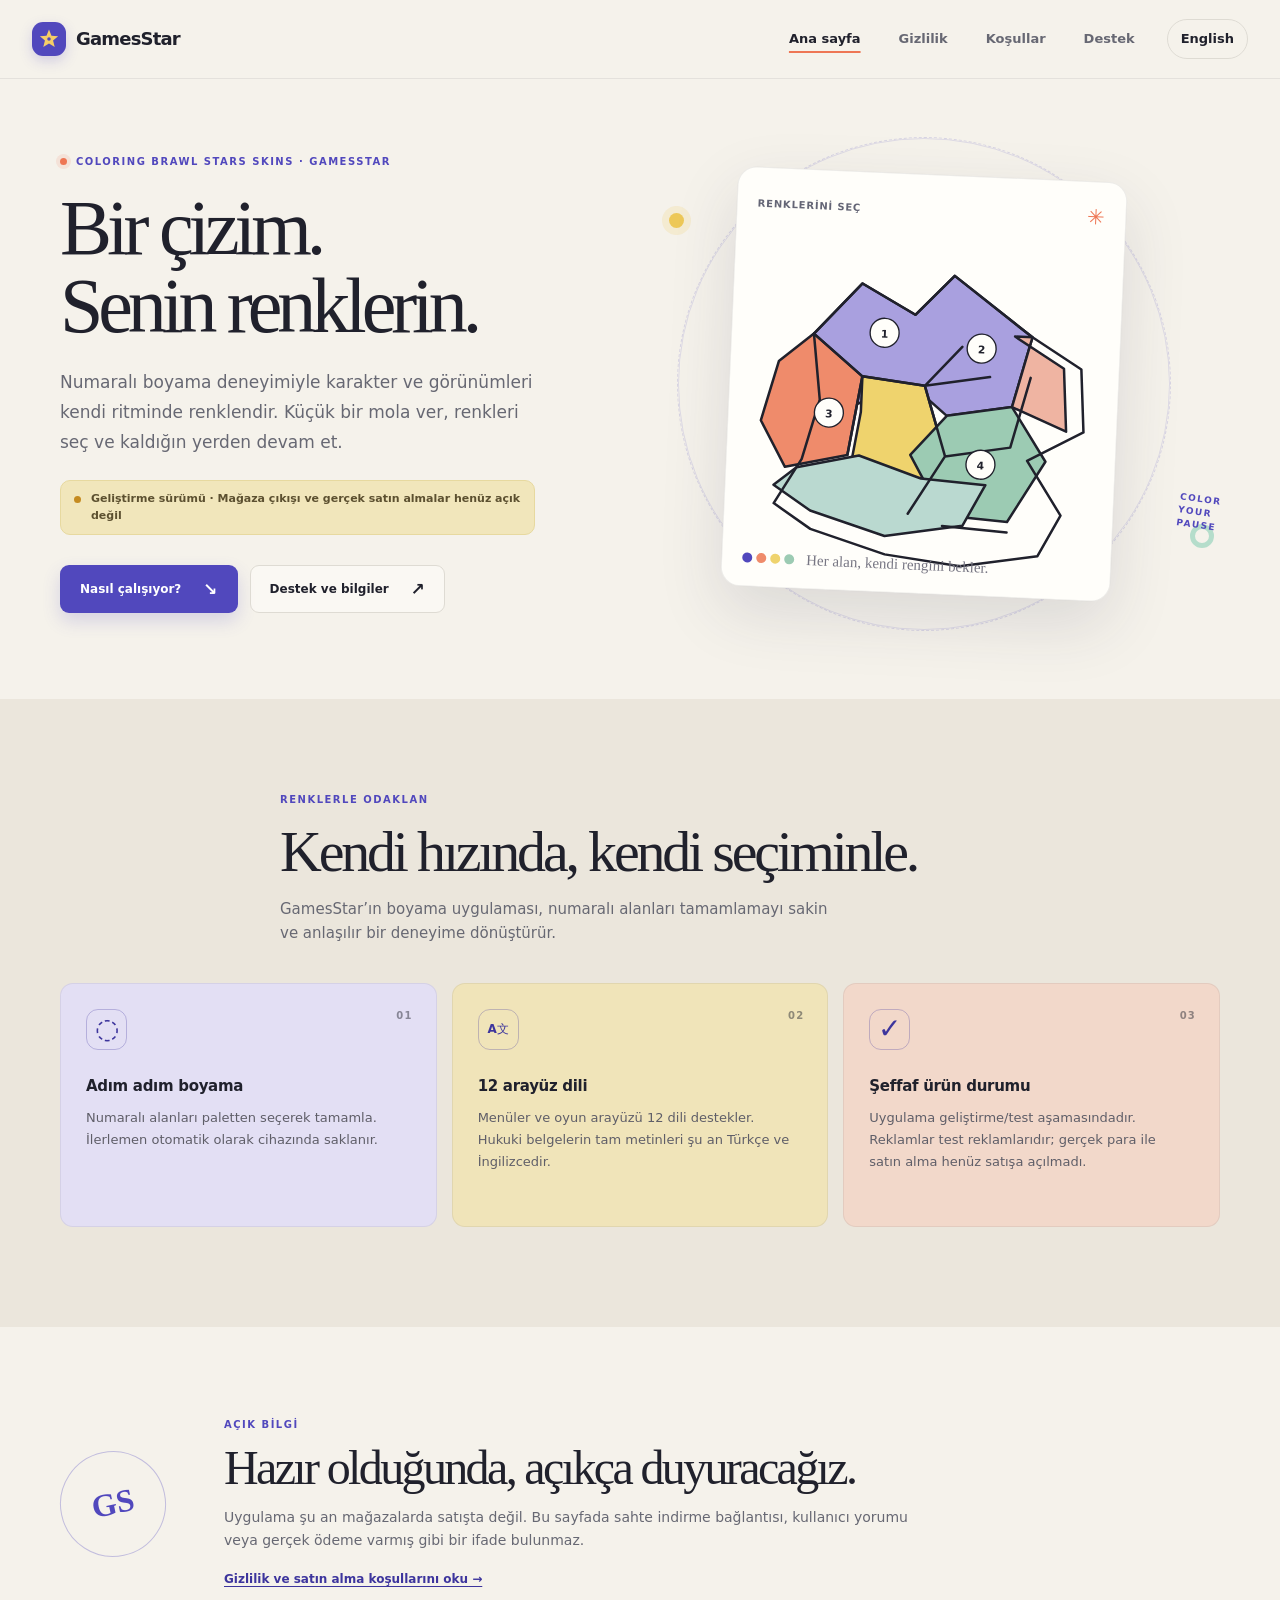
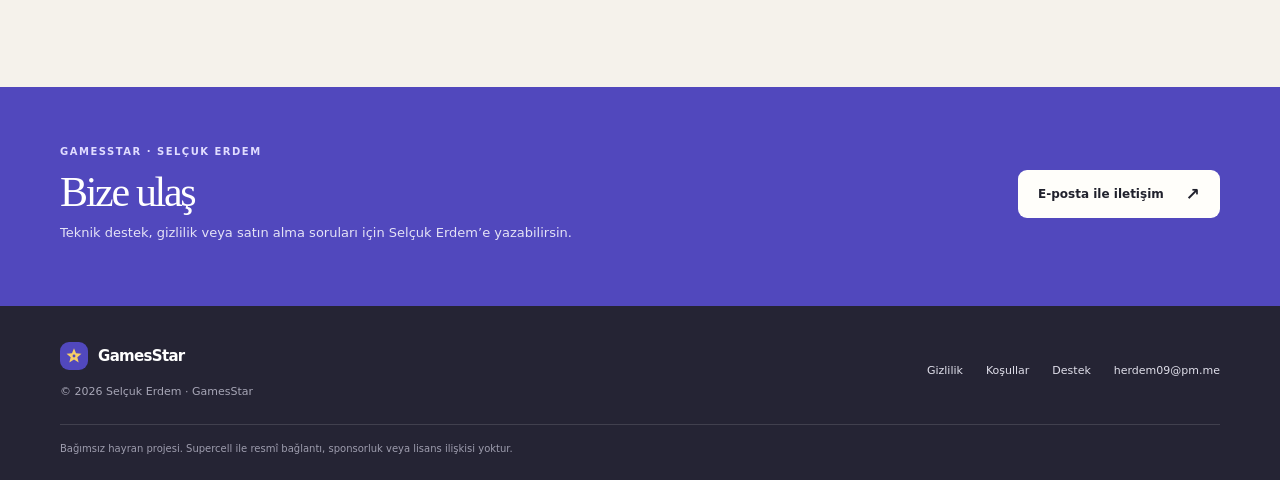
==== index.html @ f7a39f27 "Build bilingual GamesStar website" ====
<!doctype html>
<html lang="tr">
<head>
  <meta charset="utf-8">
  <meta name="viewport" content="width=device-width, initial-scale=1">
  <meta name="theme-color" content="#f5f2eb">
  <meta name="description" content="Numaralı boyama deneyimiyle karakter ve görünümleri kendi ritminde renklendir. Küçük bir mola ver, renkleri seç ve kaldığın yerden devam et.">
  <meta property="og:title" content="GamesStar — Coloring Brawl Stars Skins · GamesStar">
  <meta property="og:description" content="Numaralı boyama deneyimiyle karakter ve görünümleri kendi ritminde renklendir. Küçük bir mola ver, renkleri seç ve kaldığın yerden devam et.">
  <meta property="og:type" content="website">
  <link rel="icon" href="favicon.svg" type="image/svg+xml">
  <link rel="stylesheet" href="styles.css">
  <title>GamesStar — Coloring Brawl Stars Skins · GamesStar</title>
</head>
<body>
  <a class="skip-link" href="#main">İçeriğe geç</a>
  <header class="site-header">
    <div class="header-inner">
      <a class="brand" href="index.html" aria-label="GamesStar — Ana sayfa">
        <span class="brand-mark" aria-hidden="true"><svg viewBox="0 0 40 40"><path d="M20 2.8 24.5 14l12.1.9-9.2 7.8 3 11.7L20 28l-10.4 6.4 3-11.7-9.2-7.8 12.1-.9L20 2.8Z"/><circle cx="20" cy="20" r="3.2"/></svg></span>
        <span>GamesStar</span>
      </a>
      <nav class="main-nav" aria-label="Ana menü"><a class="nav-link is-current" href="index.html" aria-current="page">Ana sayfa</a><a class="nav-link" href="privacy-tr.html">Gizlilik</a><a class="nav-link" href="terms-tr.html">Koşullar</a><a class="nav-link" href="support-tr.html">Destek</a></nav>
      <a class="language-link" href="en.html" lang="en" aria-label="Dili İngilizceye değiştir">English</a>
    </div>
  </header>
  <main id="main">
  <section class="hero wrap" aria-labelledby="hero-title">
    <div class="hero-copy">
      <p class="eyebrow"><span class="eyebrow-dot"></span>COLORING BRAWL STARS SKINS · GAMESSTAR</p>
      <h1 id="hero-title">Bir çizim.<br>Senin renklerin.</h1>
      <p class="hero-intro">Numaralı boyama deneyimiyle karakter ve görünümleri kendi ritminde renklendir. Küçük bir mola ver, renkleri seç ve kaldığın yerden devam et.</p>
      <p class="status-pill"><span aria-hidden="true"></span>Geliştirme sürümü · Mağaza çıkışı ve gerçek satın almalar henüz açık değil</p>
      <div class="hero-actions"><a class="button button-primary" href="#experience">Nasıl çalışıyor?<span aria-hidden="true">↘</span></a><a class="button button-quiet" href="support-tr.html">Destek ve bilgiler<span aria-hidden="true">↗</span></a></div>
    </div>
    <div class="hero-art" aria-label="Numaralı boyama için soyut renk şekilleri" role="img">
      <span class="art-orbit orbit-one"></span><span class="art-orbit orbit-two"></span>
      <div class="art-card"><div class="art-card-top"><span class="art-label">Renklerini seç</span><span class="art-spark" aria-hidden="true">✳</span></div>
        <svg class="color-art" viewBox="0 0 360 330" aria-hidden="true">
          <path class="shape shape-a" d="M64 107 112 53l56 30 39-42 83 60-18 73-67 12-37-30-65 25-52-32Z"/>
          <path class="shape shape-b" d="m64 107 52 42-12 82-64 15-27-47 16-62Z"/>
          <path class="shape shape-c" d="m116 149 65 7 24 72-36 61-65-21 12-82Z"/>
          <path class="shape shape-d" d="m205 186 67-12 37 55-37 64-67-4-36-61Z"/>
          <path class="shape shape-e" d="m272 101 52 31 5 65-57-23 18-73Z"/>
          <path class="shape shape-f" d="m52 246 64-15 65 21 67 4-22 43-80 14-78-23-39-25Z"/>
          <path class="ink-line" d="M64 107 112 53l56 30 39-42 83 60 52 31 5 65-57 32 37 55-22 43-80 14-78-9-78-23-39-25 27-47 16-62Z"/>
          <path class="ink-line" d="m64 107 52 42-12 82m12-82 65 7 24 72-36 61m12-133 37-42m-37 42 67-12m-43 84 67-12 18-73m-85 157 67 4"/>
          <circle class="number-dot" cx="137" cy="103" r="15"/><text class="number" x="137" y="108">1</text>
          <circle class="number-dot" cx="238" cy="115" r="15"/><text class="number" x="238" y="120">2</text>
          <circle class="number-dot" cx="83" cy="188" r="15"/><text class="number" x="83" y="193">3</text>
          <circle class="number-dot" cx="242" cy="235" r="15"/><text class="number" x="242" y="240">4</text>
        </svg>
        <p class="art-caption"><span class="swatch-row" aria-hidden="true"><i></i><i></i><i></i><i></i></span>Her alan, kendi rengini bekler.</p>
      </div>
      <span class="art-note">COLOR<br>YOUR<br>PAUSE</span>
    </div>
  </section>

  <section class="experience-section" id="experience" aria-labelledby="experience-title">
    <div class="wrap section-head"><p class="eyebrow">RENKLERLE ODAKLAN</p><h2 id="experience-title">Kendi hızında, kendi seçiminle.</h2><p>GamesStar’ın boyama uygulaması, numaralı alanları tamamlamayı sakin ve anlaşılır bir deneyime dönüştürür.</p></div>
    <div class="wrap feature-grid">
      <article class="feature-card feature-lilac"><span class="feature-index">01</span><span class="feature-icon" aria-hidden="true">◌</span><h3>Adım adım boyama</h3><p>Numaralı alanları paletten seçerek tamamla. İlerlemen otomatik olarak cihazında saklanır.</p></article>
      <article class="feature-card feature-yellow"><span class="feature-index">02</span><span class="feature-icon language-icon" aria-hidden="true">A文</span><h3>12 arayüz dili</h3><p>Menüler ve oyun arayüzü 12 dili destekler. Hukuki belgelerin tam metinleri şu an Türkçe ve İngilizcedir.</p></article>
      <article class="feature-card feature-peach"><span class="feature-index">03</span><span class="feature-icon" aria-hidden="true">✓</span><h3>Şeffaf ürün durumu</h3><p>Uygulama geliştirme/test aşamasındadır. Reklamlar test reklamlarıdır; gerçek para ile satın alma henüz satışa açılmadı.</p></article>
    </div>
  </section>

  <section class="status-section wrap" aria-labelledby="honest-title"><div class="status-stamp" aria-hidden="true">GS</div><div><p class="eyebrow">AÇIK BİLGİ</p><h2 id="honest-title">Hazır olduğunda, açıkça duyuracağız.</h2><p>Uygulama şu an mağazalarda satışta değil. Bu sayfada sahte indirme bağlantısı, kullanıcı yorumu veya gerçek ödeme varmış gibi bir ifade bulunmaz.</p><a class="text-link" href="terms-tr.html">Gizlilik ve satın alma koşullarını oku<span aria-hidden="true"> →</span></a></div></section>

  <section class="contact-section"><div class="wrap contact-inner"><div><p class="eyebrow">GAMESSTAR · SELÇUK ERDEM</p><h2>Bize ulaş</h2><p>Teknik destek, gizlilik veya satın alma soruları için Selçuk Erdem’e yazabilirsin.</p></div><a class="button button-light" href="mailto:herdem09@pm.me">E-posta ile iletişim<span aria-hidden="true">↗</span></a></div></section>
</main>
  <footer class="site-footer">
    <div class="footer-inner">
      <div class="footer-brand"><a class="brand" href="index.html"><span class="brand-mark small" aria-hidden="true"><svg viewBox="0 0 40 40"><path d="M20 2.8 24.5 14l12.1.9-9.2 7.8 3 11.7L20 28l-10.4 6.4 3-11.7-9.2-7.8 12.1-.9L20 2.8Z"/><circle cx="20" cy="20" r="3.2"/></svg></span><span>GamesStar</span></a><p>© 2026 Selçuk Erdem · GamesStar</p></div>
      <div class="footer-links"><a href="privacy-tr.html">Gizlilik</a><a href="terms-tr.html">Koşullar</a><a href="support-tr.html">Destek</a><a href="mailto:herdem09@pm.me">herdem09@pm.me</a></div>
    </div>
    <p class="independence">Bağımsız hayran projesi. Supercell ile resmî bağlantı, sponsorluk veya lisans ilişkisi yoktur.</p>
  </footer>
</body>
</html>
---- styles.css ----
:root {
  color-scheme: light;
  --paper: #f5f2eb;
  --paper-deep: #ebe6dc;
  --ink: #20212c;
  --muted: #676873;
  --line: #dedbd3;
  --purple: #5148bd;
  --purple-dark: #3d359d;
  --orange: #ee7654;
  --yellow: #edc858;
  --mint: #b5ddcb;
  --white: #fffefa;
  --serif: "Iowan Old Style", "Palatino Linotype", "Book Antiqua", Georgia, serif;
  font-family: Inter, ui-sans-serif, system-ui, -apple-system, BlinkMacSystemFont, "Segoe UI", sans-serif;
  font-synthesis: none;
  text-rendering: optimizeLegibility;
}

* { box-sizing: border-box; }
html { max-width: 100%; overflow-x: clip; scroll-behavior: smooth; scroll-padding-top: 92px; }
body { max-width: 100%; margin: 0; overflow-x: clip; color: var(--ink); background: var(--paper); font-size: 16px; line-height: 1.6; }
a { color: inherit; text-underline-offset: .22em; }
a:hover { color: var(--purple); }
a:focus-visible { outline: 3px solid var(--orange); outline-offset: 4px; border-radius: 3px; }
::selection { color: var(--ink); background: #f3d981; }
.skip-link { position: fixed; z-index: 20; top: 12px; left: 12px; padding: 10px 16px; color: white; background: var(--ink); border-radius: 8px; transform: translateY(-150%); }
.skip-link:focus { transform: translateY(0); }
.wrap { width: min(1160px, calc(100% - 64px)); margin-inline: auto; }

.site-header { position: sticky; z-index: 10; top: 0; background: color-mix(in srgb, var(--paper) 94%, transparent); border-bottom: 1px solid rgb(32 33 44 / 8%); backdrop-filter: blur(16px); }
.header-inner { display: flex; align-items: center; width: min(1320px, calc(100% - 64px)); height: 78px; margin: auto; gap: 32px; }
.brand { display: inline-flex; align-items: center; gap: 10px; font-size: 18px; font-weight: 760; letter-spacing: -.045em; text-decoration: none; white-space: nowrap; }
.brand-mark { display: grid; width: 34px; height: 34px; place-items: center; border-radius: 11px; background: var(--purple); box-shadow: 0 5px 13px rgb(81 72 189 / 22%); }
.brand-mark svg { width: 22px; height: 22px; fill: #f5ce67; }
.brand-mark circle { fill: var(--purple); }
.brand-mark.small { width: 28px; height: 28px; border-radius: 9px; box-shadow: none; }
.brand-mark.small svg { width: 18px; height: 18px; }
.main-nav { display: flex; align-items: center; justify-content: center; gap: clamp(18px, 3vw, 38px); margin-left: auto; }
.nav-link, .language-link { color: var(--muted); font-size: 13px; font-weight: 620; text-decoration: none; transition: color .18s ease; }
.nav-link:hover, .language-link:hover, .nav-link.is-current { color: var(--ink); }
.nav-link.is-current { text-decoration: underline; text-decoration-color: var(--orange); text-decoration-thickness: 2px; text-underline-offset: 8px; }
.language-link { padding: 9px 13px; color: var(--ink); border: 1px solid var(--line); border-radius: 999px; }

.hero { display: grid; grid-template-columns: minmax(0, .93fr) minmax(400px, 1.07fr); align-items: center; gap: 52px; min-height: 620px; padding-block: 72px 82px; }
.hero-copy { position: relative; z-index: 1; }
.eyebrow { display: flex; align-items: center; gap: 9px; margin: 0 0 20px; color: var(--purple); font-size: 10px; font-weight: 800; letter-spacing: .15em; line-height: 1.4; }
.eyebrow-dot { width: 7px; height: 7px; flex: 0 0 auto; border-radius: 50%; background: var(--orange); box-shadow: 0 0 0 4px rgb(238 118 84 / 13%); }
h1, h2, h3, p { margin-top: 0; }
.hero h1 { max-width: 620px; margin-bottom: 22px; font-family: var(--serif); font-size: clamp(54px, 6.25vw, 78px); font-weight: 500; letter-spacing: -.065em; line-height: 1.01; }
.hero-intro { max-width: 480px; margin-bottom: 23px; color: var(--muted); font-size: 17px; line-height: 1.75; }
.status-pill { display: inline-flex; align-items: flex-start; gap: 10px; max-width: 475px; margin: 0 0 30px; padding: 10px 13px; color: #5c5030; background: #f1e6bb; border: 1px solid #e7d99f; border-radius: 10px; font-size: 11px; font-weight: 690; line-height: 1.5; }
.status-pill span { width: 7px; height: 7px; flex: 0 0 auto; margin-top: 5px; border-radius: 50%; background: #c58b20; }
.hero-actions { display: flex; align-items: center; flex-wrap: wrap; gap: 12px; }
.button { display: inline-flex; min-height: 48px; align-items: center; justify-content: center; gap: 22px; padding: 0 19px; border: 1px solid transparent; border-radius: 9px; font-size: 12px; font-weight: 720; text-decoration: none; transition: transform .18s ease, background .18s ease, box-shadow .18s ease; }
.button:hover { transform: translateY(-2px); }
.button span { font-size: 17px; line-height: 0; }
.button-primary { color: white; background: var(--purple); box-shadow: 0 8px 18px rgb(81 72 189 / 19%); }
.button-primary:hover { color: white; background: var(--purple-dark); box-shadow: 0 12px 24px rgb(81 72 189 / 23%); }
.button-quiet { border-color: var(--line); background: rgb(255 254 250 / 55%); }
.button-quiet:hover { color: var(--ink); background: var(--white); }

.hero-art { position: relative; display: grid; min-height: 440px; place-items: center; isolation: isolate; }
.hero-art::before { position: absolute; z-index: -1; width: min(100%, 490px); aspect-ratio: 1; border: 1px solid rgb(81 72 189 / 14%); border-radius: 50%; content: ""; }
.hero-art::after { position: absolute; z-index: -1; width: 83%; aspect-ratio: 1; border: 1px dashed rgb(81 72 189 / 18%); border-radius: 50%; content: ""; }
.art-card { position: relative; width: min(390px, 76%); padding: 19px 20px 16px; overflow: hidden; border: 1px solid rgb(32 33 44 / 8%); border-radius: 19px; background: var(--white); box-shadow: 0 24px 65px rgb(50 46 79 / 13%); transform: rotate(2.5deg); }
.art-card-top { display: flex; align-items: center; justify-content: space-between; color: #646575; font-size: 10px; font-weight: 700; letter-spacing: .08em; text-transform: uppercase; }
.art-spark { color: var(--orange); font-size: 21px; }
.color-art { display: block; width: 100%; margin: 7px auto 0; overflow: visible; }
.shape { stroke: var(--ink); stroke-width: 2.6; stroke-linejoin: round; }
.shape-a { fill: #a9a0df; }
.shape-b { fill: #ef8b6b; }
.shape-c { fill: #efd36d; }
.shape-d { fill: #9ccbb3; }
.shape-e { fill: #efb4a2; }
.shape-f { fill: #bad9d0; }
.ink-line { fill: none; stroke: var(--ink); stroke-width: 2.6; stroke-linecap: round; stroke-linejoin: round; }
.number-dot { fill: var(--white); stroke: var(--ink); stroke-width: 1.4; }
.number { fill: var(--ink); font: 700 11px ui-sans-serif, system-ui, sans-serif; text-anchor: middle; }
.art-caption { display: flex; align-items: center; gap: 12px; margin: -1px 0 0; color: #777683; font-family: var(--serif); font-size: 15px; }
.swatch-row { display: flex; gap: 4px; }
.swatch-row i { display: block; width: 10px; height: 10px; border-radius: 50%; }
.swatch-row i:nth-child(1) { background: #5148bd; }.swatch-row i:nth-child(2) { background: #ef8b6b; }.swatch-row i:nth-child(3) { background: #efd36d; }.swatch-row i:nth-child(4) { background: #9ccbb3; }
.art-orbit { position: absolute; display: block; border-radius: 50%; }
.orbit-one { top: 49px; left: 7%; width: 15px; height: 15px; background: var(--yellow); box-shadow: 0 0 0 7px rgb(237 200 88 / 18%); }
.orbit-two { right: 1%; bottom: 56px; width: 24px; height: 24px; border: 5px solid var(--mint); }
.art-note { position: absolute; right: 0; bottom: 72px; color: var(--purple); font-size: 9px; font-weight: 850; letter-spacing: .17em; line-height: 1.45; transform: rotate(8deg); }

.experience-section { padding-block: 94px 100px; background: var(--paper-deep); }
.section-head { max-width: 720px; margin-bottom: 38px; }
.section-head .eyebrow { margin-bottom: 14px; }
.section-head h2, .status-section h2, .contact-inner h2 { margin-bottom: 13px; font-family: var(--serif); font-size: clamp(37px, 5vw, 58px); font-weight: 500; letter-spacing: -.055em; line-height: 1.08; }
.section-head > p:last-child { max-width: 560px; margin-bottom: 0; color: var(--muted); font-size: 15px; }
.feature-grid { display: grid; grid-template-columns: repeat(3, 1fr); gap: 15px; }
.feature-card { position: relative; min-height: 244px; padding: 25px 25px 23px; border: 1px solid rgb(32 33 44 / 7%); border-radius: 13px; }
.feature-lilac { background: #e3dff4; }.feature-yellow { background: #f0e4b9; }.feature-peach { background: #f2d8ca; }
.feature-index { position: absolute; top: 24px; right: 23px; color: rgb(32 33 44 / 47%); font-size: 10px; font-weight: 760; letter-spacing: .12em; }
.feature-icon { display: grid; width: 41px; height: 41px; margin-bottom: 24px; place-items: center; color: var(--purple-dark); border: 1px solid rgb(61 53 157 / 28%); border-radius: 12px; font-family: var(--serif); font-size: 28px; line-height: 1; }
.language-icon { font-family: inherit; font-size: 12px; font-weight: 800; }
.feature-card h3 { margin-bottom: 9px; font-size: 15px; font-weight: 760; letter-spacing: -.02em; }
.feature-card p { max-width: 320px; margin-bottom: 0; color: #5f5e68; font-size: 13px; line-height: 1.7; }

.status-section { display: grid; grid-template-columns: 134px 1fr; align-items: center; gap: 30px; padding-block: 91px 96px; }
.status-stamp { display: grid; width: 106px; aspect-ratio: 1; place-items: center; color: var(--purple); border: 1px solid rgb(81 72 189 / 31%); border-radius: 50%; font-family: var(--serif); font-size: 32px; font-weight: 700; transform: rotate(-12deg); }
.status-section .eyebrow { margin-bottom: 10px; }
.status-section h2 { max-width: 650px; font-size: clamp(34px, 4vw, 48px); }
.status-section p:not(.eyebrow) { max-width: 700px; margin-bottom: 14px; color: var(--muted); font-size: 14px; }
.text-link { color: var(--purple-dark); font-size: 12px; font-weight: 760; }

.contact-section { padding-block: 58px 62px; color: white; background: var(--purple); }
.contact-inner { display: flex; align-items: center; justify-content: space-between; gap: 36px; }
.contact-inner .eyebrow { margin-bottom: 11px; color: #e0dcff; }
.contact-inner h2 { margin-bottom: 8px; font-size: 42px; }
.contact-inner p:not(.eyebrow) { max-width: 520px; margin-bottom: 0; color: #e4e2f6; font-size: 13px; }
.button-light { flex: 0 0 auto; color: var(--ink); background: var(--white); }
.button-light:hover { color: var(--ink); background: #f5edca; }

.site-footer { padding: 36px 32px 23px; color: #d9d8e4; background: #252434; }
.footer-inner { display: flex; width: min(1160px, 100%); align-items: center; justify-content: space-between; gap: 26px; margin: auto; }
.footer-brand .brand { color: white; font-size: 15px; }
.footer-brand p { margin: 10px 0 0; color: #a7a6b6; font-size: 11px; }
.footer-links { display: flex; align-items: center; flex-wrap: wrap; justify-content: flex-end; gap: 13px 23px; }
.footer-links a { color: #e0dfea; font-size: 11px; text-decoration: none; }
.footer-links a:hover { color: white; text-decoration: underline; }
.independence { width: min(1160px, 100%); margin: 24px auto 0; padding-top: 16px; color: #9e9dae; border-top: 1px solid rgb(255 255 255 / 13%); font-size: 10px; }

.legal-main, .support-main { min-height: 70vh; padding-block: 74px 100px; }
.legal-heading { max-width: 790px; margin-bottom: 38px; }
.legal-heading .eyebrow { margin-bottom: 13px; }
.legal-heading h1 { margin-bottom: 13px; font-family: var(--serif); font-size: clamp(43px, 6vw, 70px); font-weight: 500; letter-spacing: -.06em; line-height: 1.03; }
.updated { margin-bottom: 0; color: var(--muted); font-size: 12px; }
.legal-copy { max-width: 790px; }
.legal-section { padding-block: 25px 22px; border-top: 1px solid var(--line); }
.legal-section h2 { margin-bottom: 13px; font-size: 17px; font-weight: 750; letter-spacing: -.025em; }
.legal-section p { margin-bottom: 12px; color: #555661; font-size: 14px; line-height: 1.8; }
.legal-section p:last-child { margin-bottom: 0; }
.hosting-notice { display: grid; grid-template-columns: 38px 1fr; gap: 15px; max-width: 790px; margin-bottom: 31px; padding: 20px; background: #ece8f8; border: 1px solid #dcd5f2; border-radius: 12px; }
.notice-icon { display: grid; width: 34px; height: 34px; place-items: center; color: white; background: var(--purple); border-radius: 50%; font-family: var(--serif); font-size: 20px; font-style: italic; }
.hosting-notice h2 { margin: 1px 0 5px; font-size: 13px; }
.hosting-notice p { margin: 0; color: #5e5c6a; font-size: 12px; line-height: 1.75; }
.hosting-notice a { color: var(--purple-dark); font-weight: 720; }
.external-links { display: grid; gap: 10px; margin: 22px 0 0; padding: 20px 0 0; border-top: 1px solid var(--line); list-style: none; }
.external-links a { display: flex; width: fit-content; align-items: center; gap: 11px; color: var(--purple-dark); font-size: 12px; font-weight: 700; }
.external-links a span { font-size: 16px; }

.support-card { display: grid; grid-template-columns: 65px 1fr; gap: 18px; max-width: 790px; margin-bottom: 53px; padding: 28px; background: #e5e0f4; border: 1px solid #d8d1ee; border-radius: 14px; }
.support-symbol { display: grid; width: 53px; height: 53px; place-items: center; color: white; background: var(--purple); border-radius: 16px; font-size: 22px; }
.support-card .eyebrow { margin-bottom: 8px; font-size: 9px; }
.support-card h2 { margin-bottom: 8px; font-family: var(--serif); font-size: 34px; font-weight: 500; letter-spacing: -.045em; line-height: 1.1; }
.support-card p:not(.eyebrow) { max-width: 570px; margin-bottom: 16px; color: #5e5c69; font-size: 13px; }
.support-card .button { min-height: 42px; gap: 14px; padding-inline: 15px; }

@media (max-width: 900px) {
  .hero { grid-template-columns: minmax(0, 1fr) minmax(310px, .9fr); gap: 22px; }
  .hero h1 { font-size: clamp(53px, 7vw, 70px); }
  .hero-art { min-height: 385px; }
  .art-note { right: -4px; }
}

@media (max-width: 700px) {
  html { scroll-padding-top: 72px; }
  .wrap { width: min(100% - 40px, 520px); }
  .header-inner { width: calc(100% - 36px); min-height: 66px; height: auto; flex-wrap: wrap; gap: 10px 13px; padding-block: 11px 10px; }
  .brand { gap: 8px; font-size: 16px; }
  .brand-mark { width: 30px; height: 30px; border-radius: 10px; }
  .brand-mark svg { width: 20px; height: 20px; }
  .main-nav { order: 3; flex: 1 0 100%; justify-content: space-between; gap: 10px; margin-left: 0; }
  .nav-link { display: inline; font-size: 11px; }
  .nav-link.is-current { text-decoration: underline; text-decoration-color: var(--orange); text-decoration-thickness: 2px; text-underline-offset: 4px; }
  .language-link { margin-left: auto; padding: 7px 10px; font-size: 11px; }
  .hero { grid-template-columns: 1fr; gap: 22px; min-height: 0; padding-block: 58px 51px; }
  .hero h1 { max-width: 520px; margin-bottom: 17px; font-size: clamp(55px, 14vw, 75px); }
  .hero-intro { max-width: 500px; margin-bottom: 18px; font-size: 15px; }
  .status-pill { margin-bottom: 22px; font-size: 10px; }
  .button { min-height: 45px; gap: 14px; padding-inline: 15px; font-size: 11px; }
  .hero-art { min-height: 350px; margin-top: 1px; }
  .art-card { width: min(340px, 80%); padding: 15px 16px 13px; border-radius: 15px; }
  .hero-art::before { width: 100%; }
  .hero-art::after { width: 83%; }
  .art-note { right: 1%; bottom: 52px; font-size: 8px; }
  .orbit-one { top: 27px; left: 8%; }
  .orbit-two { right: 2%; bottom: 39px; }
  .experience-section { padding-block: 64px 67px; }
  .section-head { margin-bottom: 25px; }
  .section-head h2 { font-size: 43px; }
  .section-head > p:last-child { font-size: 13px; }
  .feature-grid { grid-template-columns: 1fr; gap: 10px; }
  .feature-card { min-height: 0; padding: 20px; }
  .feature-icon { width: 36px; height: 36px; margin-bottom: 18px; }
  .feature-card h3 { font-size: 14px; }
  .feature-card p { font-size: 12px; }
  .feature-index { top: 19px; right: 19px; }
  .status-section { grid-template-columns: 56px 1fr; gap: 18px; padding-block: 62px 68px; }
  .status-stamp { width: 53px; font-size: 17px; }
  .status-section h2 { font-size: 35px; }
  .status-section p:not(.eyebrow) { font-size: 12px; }
  .contact-section { padding-block: 43px 47px; }
  .contact-inner { align-items: flex-start; flex-direction: column; gap: 22px; }
  .contact-inner h2 { font-size: 37px; }
  .contact-inner p:not(.eyebrow) { font-size: 12px; }
  .site-footer { padding: 27px 20px 19px; }
  .footer-inner { align-items: flex-start; flex-direction: column; gap: 20px; }
  .footer-links { justify-content: flex-start; gap: 10px 17px; }
  .independence { margin-top: 19px; font-size: 9px; }
  .legal-main, .support-main { min-height: 70vh; padding-block: 53px 68px; }
  .legal-heading { margin-bottom: 28px; }
  .legal-heading h1 { font-size: clamp(40px, 12vw, 58px); }
  .legal-section { padding-block: 20px 18px; }
  .legal-section h2 { font-size: 15px; }
  .legal-section p { font-size: 13px; line-height: 1.77; }
  .hosting-notice { grid-template-columns: 30px 1fr; gap: 11px; margin-bottom: 23px; padding: 15px; }
  .notice-icon { width: 28px; height: 28px; font-size: 17px; }
  .hosting-notice p { font-size: 11px; }
  .support-card { grid-template-columns: 42px 1fr; gap: 13px; margin-bottom: 39px; padding: 19px 16px; }
  .support-symbol { width: 39px; height: 39px; border-radius: 12px; font-size: 17px; }
  .support-card h2 { font-size: 29px; }
  .support-card p:not(.eyebrow) { font-size: 12px; }
}

@media (max-width: 390px) {
  .wrap { width: calc(100% - 32px); }
  .header-inner { width: calc(100% - 28px); gap: 9px; }
  .brand { font-size: 14px; }
  .main-nav { gap: 8px; }
  .nav-link, .language-link { font-size: 10px; }
  .language-link { padding: 6px 8px; }
  .hero h1 { font-size: 53px; }
  .hero-art { min-height: 310px; }
  .status-section { grid-template-columns: 1fr; gap: 17px; }
  .status-stamp { width: 48px; }
  .hosting-notice { grid-template-columns: 1fr; }
}

@media (prefers-reduced-motion: reduce) {
  *, *::before, *::after { scroll-behavior: auto !important; transition-duration: .01ms !important; }
}
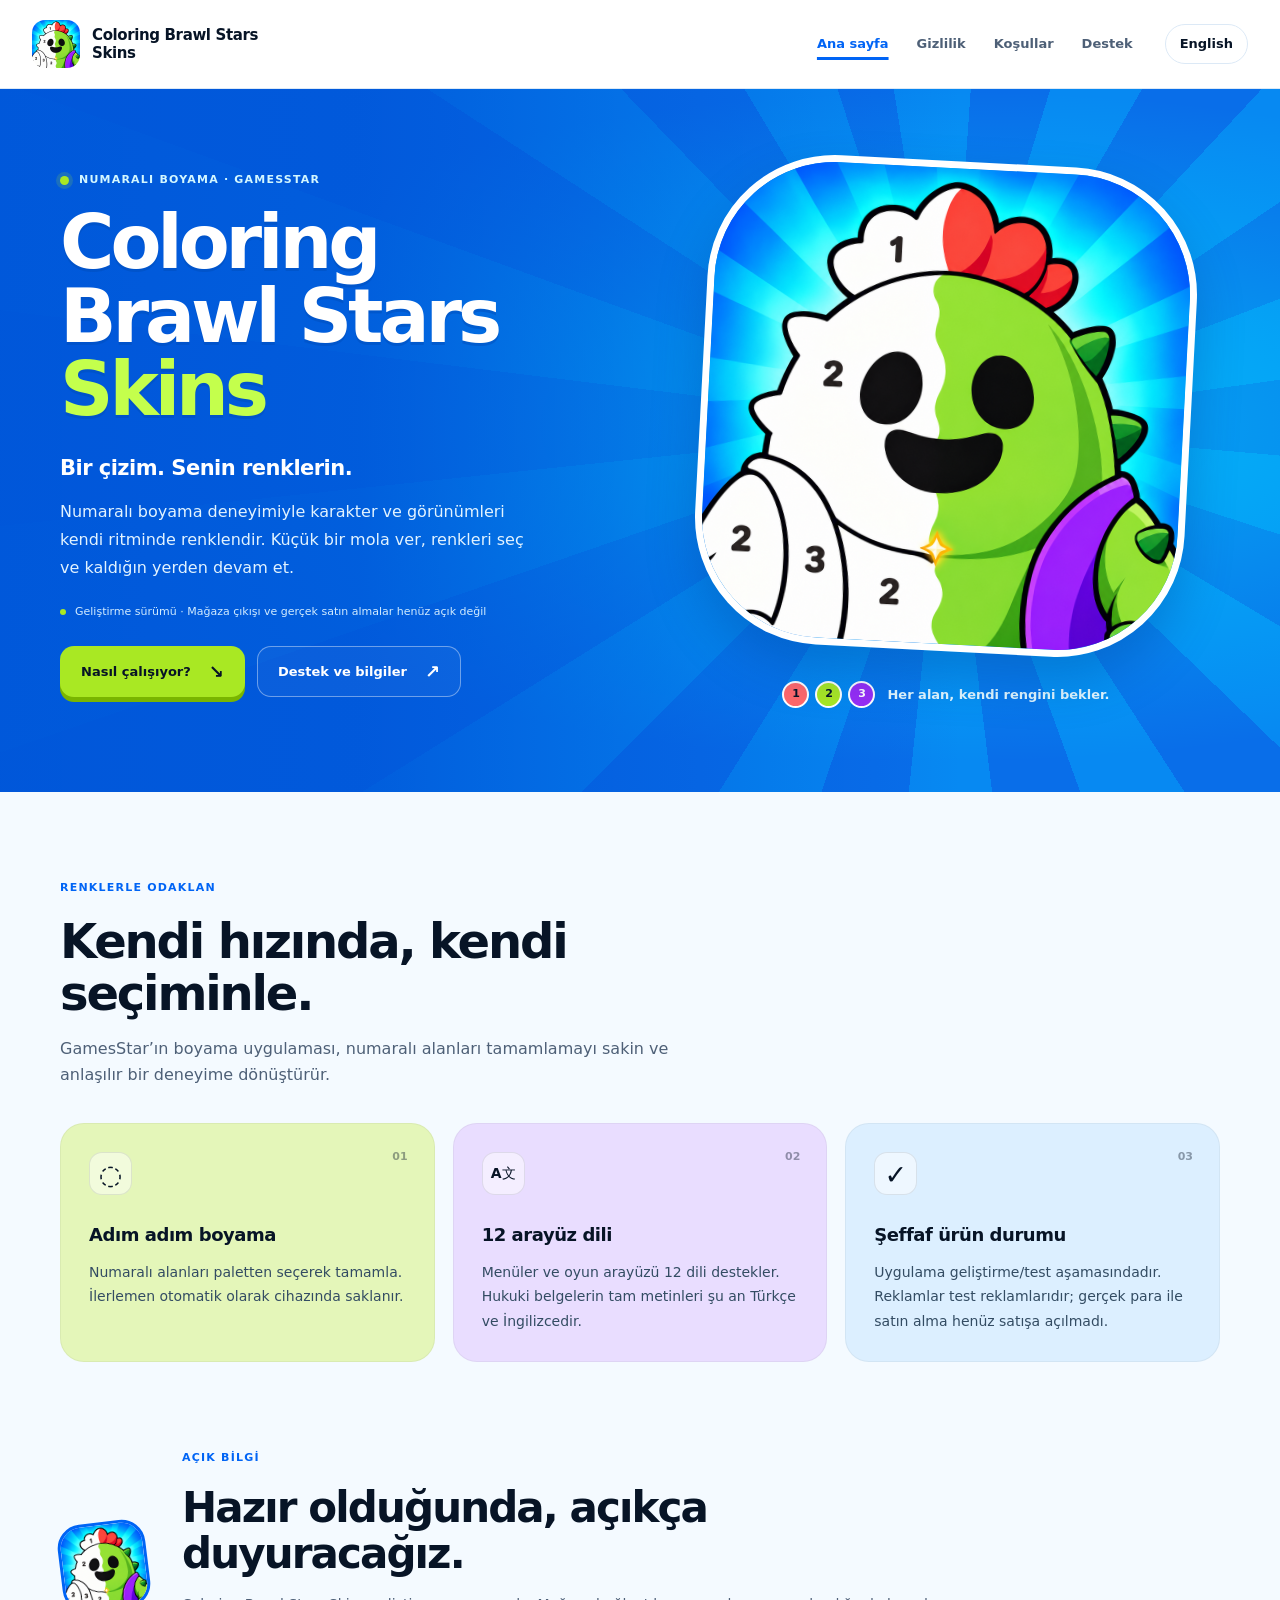
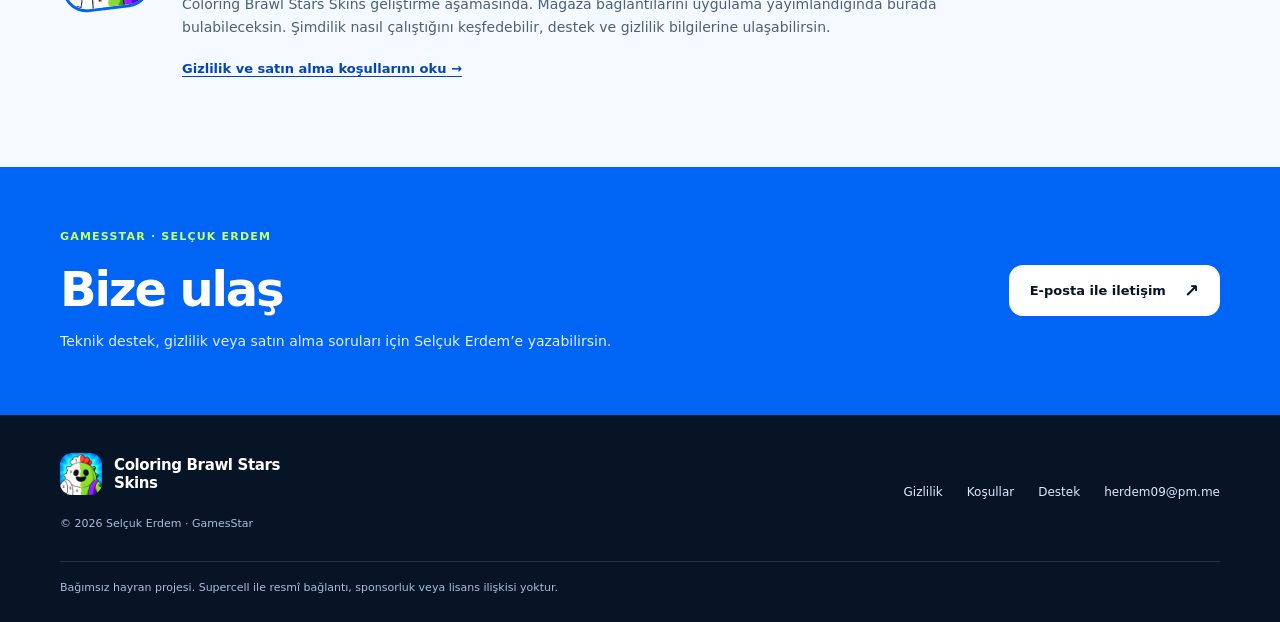
==== commit f4541fb0: "Align site with original app name and approved Spike branding" ====
--- a/index.html
+++ b/index.html
@@ -3,57 +3,50 @@
 <head>
   <meta charset="utf-8">
   <meta name="viewport" content="width=device-width, initial-scale=1">
-  <meta name="theme-color" content="#f5f2eb">
+  <meta name="theme-color" content="#0064F5">
   <meta name="description" content="Numaralı boyama deneyimiyle karakter ve görünümleri kendi ritminde renklendir. Küçük bir mola ver, renkleri seç ve kaldığın yerden devam et.">
-  <meta property="og:title" content="GamesStar — Coloring Brawl Stars Skins · GamesStar">
+  <meta property="og:title" content="Coloring Brawl Stars Skins">
+  <meta property="og:site_name" content="Coloring Brawl Stars Skins">
   <meta property="og:description" content="Numaralı boyama deneyimiyle karakter ve görünümleri kendi ritminde renklendir. Küçük bir mola ver, renkleri seç ve kaldığın yerden devam et.">
   <meta property="og:type" content="website">
-  <link rel="icon" href="favicon.svg" type="image/svg+xml">
-  <link rel="stylesheet" href="styles.css">
-  <title>GamesStar — Coloring Brawl Stars Skins · GamesStar</title>
+  <meta property="og:url" content="https://gamesstar.herdem.net.tr/">
+  <meta property="og:image" content="https://gamesstar.herdem.net.tr/assets/app-icon-512.png?v=20261020-spike">
+  <meta property="og:image:width" content="512">
+  <meta property="og:image:height" content="512">
+  <meta property="og:image:alt" content="Coloring Brawl Stars Skins — Spike">
+  <meta name="twitter:card" content="summary">
+  <link rel="canonical" href="https://gamesstar.herdem.net.tr/">
+  <link rel="alternate" hreflang="en" href="https://gamesstar.herdem.net.tr/en.html">
+  <link rel="icon" href="favicon.ico?v=20261020-spike" sizes="any">
+  <link rel="icon" href="assets/favicon-32.png?v=20261020-spike" type="image/png" sizes="32x32">
+  <link rel="apple-touch-icon" href="assets/apple-touch-icon.png?v=20261020-spike">
+  <link rel="stylesheet" href="styles.css?v=20261020-spike">
+  <title>Coloring Brawl Stars Skins</title>
 </head>
 <body>
   <a class="skip-link" href="#main">İçeriğe geç</a>
   <header class="site-header">
     <div class="header-inner">
-      <a class="brand" href="index.html" aria-label="GamesStar — Ana sayfa">
-        <span class="brand-mark" aria-hidden="true"><svg viewBox="0 0 40 40"><path d="M20 2.8 24.5 14l12.1.9-9.2 7.8 3 11.7L20 28l-10.4 6.4 3-11.7-9.2-7.8 12.1-.9L20 2.8Z"/><circle cx="20" cy="20" r="3.2"/></svg></span>
-        <span>GamesStar</span>
-      </a>
+      <a class="brand" href="index.html" aria-label="Coloring Brawl Stars Skins — Ana sayfa"><img src="assets/app-icon-192.png?v=20261020-spike" width="48" height="48" alt="" class="brand-logo"><span class="brand-text">Coloring Brawl Stars Skins</span></a>
       <nav class="main-nav" aria-label="Ana menü"><a class="nav-link is-current" href="index.html" aria-current="page">Ana sayfa</a><a class="nav-link" href="privacy-tr.html">Gizlilik</a><a class="nav-link" href="terms-tr.html">Koşullar</a><a class="nav-link" href="support-tr.html">Destek</a></nav>
       <a class="language-link" href="en.html" lang="en" aria-label="Dili İngilizceye değiştir">English</a>
     </div>
   </header>
   <main id="main">
-  <section class="hero wrap" aria-labelledby="hero-title">
+  <section class="hero-section"><div class="hero wrap" aria-labelledby="hero-title">
     <div class="hero-copy">
-      <p class="eyebrow"><span class="eyebrow-dot"></span>COLORING BRAWL STARS SKINS · GAMESSTAR</p>
-      <h1 id="hero-title">Bir çizim.<br>Senin renklerin.</h1>
+      <p class="eyebrow"><span class="eyebrow-dot"></span>NUMARALI BOYAMA · GAMESSTAR</p>
+      <h1 id="hero-title">Coloring<br>Brawl Stars<br><span>Skins</span></h1>
+      <p class="hero-tagline">Bir çizim. Senin renklerin.</p>
       <p class="hero-intro">Numaralı boyama deneyimiyle karakter ve görünümleri kendi ritminde renklendir. Küçük bir mola ver, renkleri seç ve kaldığın yerden devam et.</p>
       <p class="status-pill"><span aria-hidden="true"></span>Geliştirme sürümü · Mağaza çıkışı ve gerçek satın almalar henüz açık değil</p>
       <div class="hero-actions"><a class="button button-primary" href="#experience">Nasıl çalışıyor?<span aria-hidden="true">↘</span></a><a class="button button-quiet" href="support-tr.html">Destek ve bilgiler<span aria-hidden="true">↗</span></a></div>
     </div>
-    <div class="hero-art" aria-label="Numaralı boyama için soyut renk şekilleri" role="img">
-      <span class="art-orbit orbit-one"></span><span class="art-orbit orbit-two"></span>
-      <div class="art-card"><div class="art-card-top"><span class="art-label">Renklerini seç</span><span class="art-spark" aria-hidden="true">✳</span></div>
-        <svg class="color-art" viewBox="0 0 360 330" aria-hidden="true">
-          <path class="shape shape-a" d="M64 107 112 53l56 30 39-42 83 60-18 73-67 12-37-30-65 25-52-32Z"/>
-          <path class="shape shape-b" d="m64 107 52 42-12 82-64 15-27-47 16-62Z"/>
-          <path class="shape shape-c" d="m116 149 65 7 24 72-36 61-65-21 12-82Z"/>
-          <path class="shape shape-d" d="m205 186 67-12 37 55-37 64-67-4-36-61Z"/>
-          <path class="shape shape-e" d="m272 101 52 31 5 65-57-23 18-73Z"/>
-          <path class="shape shape-f" d="m52 246 64-15 65 21 67 4-22 43-80 14-78-23-39-25Z"/>
-          <path class="ink-line" d="M64 107 112 53l56 30 39-42 83 60 52 31 5 65-57 32 37 55-22 43-80 14-78-9-78-23-39-25 27-47 16-62Z"/>
-          <path class="ink-line" d="m64 107 52 42-12 82m12-82 65 7 24 72-36 61m12-133 37-42m-37 42 67-12m-43 84 67-12 18-73m-85 157 67 4"/>
-          <circle class="number-dot" cx="137" cy="103" r="15"/><text class="number" x="137" y="108">1</text>
-          <circle class="number-dot" cx="238" cy="115" r="15"/><text class="number" x="238" y="120">2</text>
-          <circle class="number-dot" cx="83" cy="188" r="15"/><text class="number" x="83" y="193">3</text>
-          <circle class="number-dot" cx="242" cy="235" r="15"/><text class="number" x="242" y="240">4</text>
-        </svg>
-        <p class="art-caption"><span class="swatch-row" aria-hidden="true"><i></i><i></i><i></i><i></i></span>Her alan, kendi rengini bekler.</p>
-      </div>
-      <span class="art-note">COLOR<br>YOUR<br>PAUSE</span>
-    </div>
+    <figure class="hero-art">
+      <img class="hero-icon" src="assets/app-icon.png?v=20261020-spike" width="1024" height="1024" fetchpriority="high" alt="Coloring Brawl Stars Skins — yarısı numaralı çizgi, yarısı renkli Spike">
+      <figcaption><span class="swatch-row" aria-hidden="true"><i>1</i><i>2</i><i>3</i></span>Her alan, kendi rengini bekler.</figcaption>
+    </figure>
+  </div>
   </section>
 
   <section class="experience-section" id="experience" aria-labelledby="experience-title">
@@ -65,13 +58,13 @@
     </div>
   </section>
 
-  <section class="status-section wrap" aria-labelledby="honest-title"><div class="status-stamp" aria-hidden="true">GS</div><div><p class="eyebrow">AÇIK BİLGİ</p><h2 id="honest-title">Hazır olduğunda, açıkça duyuracağız.</h2><p>Uygulama şu an mağazalarda satışta değil. Bu sayfada sahte indirme bağlantısı, kullanıcı yorumu veya gerçek ödeme varmış gibi bir ifade bulunmaz.</p><a class="text-link" href="terms-tr.html">Gizlilik ve satın alma koşullarını oku<span aria-hidden="true"> →</span></a></div></section>
+  <section class="status-section wrap" aria-labelledby="honest-title"><img class="status-stamp" src="assets/app-icon-192.png?v=20261020-spike" width="88" height="88" alt=""><div><p class="eyebrow">AÇIK BİLGİ</p><h2 id="honest-title">Hazır olduğunda, açıkça duyuracağız.</h2><p>Coloring Brawl Stars Skins geliştirme aşamasında. Mağaza bağlantılarını uygulama yayımlandığında burada bulabileceksin. Şimdilik nasıl çalıştığını keşfedebilir, destek ve gizlilik bilgilerine ulaşabilirsin.</p><a class="text-link" href="terms-tr.html">Gizlilik ve satın alma koşullarını oku<span aria-hidden="true"> →</span></a></div></section>
 
   <section class="contact-section"><div class="wrap contact-inner"><div><p class="eyebrow">GAMESSTAR · SELÇUK ERDEM</p><h2>Bize ulaş</h2><p>Teknik destek, gizlilik veya satın alma soruları için Selçuk Erdem’e yazabilirsin.</p></div><a class="button button-light" href="mailto:herdem09@pm.me">E-posta ile iletişim<span aria-hidden="true">↗</span></a></div></section>
 </main>
   <footer class="site-footer">
     <div class="footer-inner">
-      <div class="footer-brand"><a class="brand" href="index.html"><span class="brand-mark small" aria-hidden="true"><svg viewBox="0 0 40 40"><path d="M20 2.8 24.5 14l12.1.9-9.2 7.8 3 11.7L20 28l-10.4 6.4 3-11.7-9.2-7.8 12.1-.9L20 2.8Z"/><circle cx="20" cy="20" r="3.2"/></svg></span><span>GamesStar</span></a><p>© 2026 Selçuk Erdem · GamesStar</p></div>
+      <div class="footer-brand"><a class="brand" href="index.html"><img src="assets/app-icon-192.png?v=20261020-spike" width="48" height="48" alt="" class="brand-logo"><span class="brand-text">Coloring Brawl Stars Skins</span></a><p>© 2026 Selçuk Erdem · GamesStar</p></div>
       <div class="footer-links"><a href="privacy-tr.html">Gizlilik</a><a href="terms-tr.html">Koşullar</a><a href="support-tr.html">Destek</a><a href="mailto:herdem09@pm.me">herdem09@pm.me</a></div>
     </div>
     <p class="independence">Bağımsız hayran projesi. Supercell ile resmî bağlantı, sponsorluk veya lisans ilişkisi yoktur.</p>
--- a/styles.css
+++ b/styles.css
@@ -1,236 +1,186 @@
 :root {
   color-scheme: light;
-  --paper: #f5f2eb;
-  --paper-deep: #ebe6dc;
-  --ink: #20212c;
-  --muted: #676873;
-  --line: #dedbd3;
-  --purple: #5148bd;
-  --purple-dark: #3d359d;
-  --orange: #ee7654;
-  --yellow: #edc858;
-  --mint: #b5ddcb;
-  --white: #fffefa;
-  --serif: "Iowan Old Style", "Palatino Linotype", "Book Antiqua", Georgia, serif;
-  font-family: Inter, ui-sans-serif, system-ui, -apple-system, BlinkMacSystemFont, "Segoe UI", sans-serif;
+  --blue: #0064f5;
+  --blue-dark: #0046b8;
+  --cyan: #00cdf6;
+  --green: #a9e823;
+  --purple: #972df5;
+  --coral: #ff4d50;
+  --ink: #071426;
+  --muted: #4e6077;
+  --paper: #f4faff;
+  --line: #dce9f6;
+  font-family: ui-rounded, "Arial Rounded MT Bold", ui-sans-serif, system-ui, -apple-system, BlinkMacSystemFont, "Segoe UI", sans-serif;
   font-synthesis: none;
   text-rendering: optimizeLegibility;
 }
-
 * { box-sizing: border-box; }
-html { max-width: 100%; overflow-x: clip; scroll-behavior: smooth; scroll-padding-top: 92px; }
-body { max-width: 100%; margin: 0; overflow-x: clip; color: var(--ink); background: var(--paper); font-size: 16px; line-height: 1.6; }
+html { scroll-behavior: smooth; scroll-padding-top: 100px; }
+body { margin: 0; color: var(--ink); background: var(--paper); font-size: 16px; line-height: 1.65; }
 a { color: inherit; text-underline-offset: .22em; }
-a:hover { color: var(--purple); }
-a:focus-visible { outline: 3px solid var(--orange); outline-offset: 4px; border-radius: 3px; }
-::selection { color: var(--ink); background: #f3d981; }
-.skip-link { position: fixed; z-index: 20; top: 12px; left: 12px; padding: 10px 16px; color: white; background: var(--ink); border-radius: 8px; transform: translateY(-150%); }
-.skip-link:focus { transform: translateY(0); }
+a:hover { color: var(--blue); }
+a:focus-visible { outline: 3px solid var(--purple); outline-offset: 5px; border-radius: 4px; }
+::selection { color: var(--ink); background: var(--green); }
+h1,h2,h3,p,figure { margin: 0; }
+img { max-width: 100%; display: block; }
 .wrap { width: min(1160px, calc(100% - 64px)); margin-inline: auto; }
-
-.site-header { position: sticky; z-index: 10; top: 0; background: color-mix(in srgb, var(--paper) 94%, transparent); border-bottom: 1px solid rgb(32 33 44 / 8%); backdrop-filter: blur(16px); }
-.header-inner { display: flex; align-items: center; width: min(1320px, calc(100% - 64px)); height: 78px; margin: auto; gap: 32px; }
-.brand { display: inline-flex; align-items: center; gap: 10px; font-size: 18px; font-weight: 760; letter-spacing: -.045em; text-decoration: none; white-space: nowrap; }
-.brand-mark { display: grid; width: 34px; height: 34px; place-items: center; border-radius: 11px; background: var(--purple); box-shadow: 0 5px 13px rgb(81 72 189 / 22%); }
-.brand-mark svg { width: 22px; height: 22px; fill: #f5ce67; }
-.brand-mark circle { fill: var(--purple); }
-.brand-mark.small { width: 28px; height: 28px; border-radius: 9px; box-shadow: none; }
-.brand-mark.small svg { width: 18px; height: 18px; }
-.main-nav { display: flex; align-items: center; justify-content: center; gap: clamp(18px, 3vw, 38px); margin-left: auto; }
-.nav-link, .language-link { color: var(--muted); font-size: 13px; font-weight: 620; text-decoration: none; transition: color .18s ease; }
-.nav-link:hover, .language-link:hover, .nav-link.is-current { color: var(--ink); }
-.nav-link.is-current { text-decoration: underline; text-decoration-color: var(--orange); text-decoration-thickness: 2px; text-underline-offset: 8px; }
-.language-link { padding: 9px 13px; color: var(--ink); border: 1px solid var(--line); border-radius: 999px; }
-
-.hero { display: grid; grid-template-columns: minmax(0, .93fr) minmax(400px, 1.07fr); align-items: center; gap: 52px; min-height: 620px; padding-block: 72px 82px; }
-.hero-copy { position: relative; z-index: 1; }
-.eyebrow { display: flex; align-items: center; gap: 9px; margin: 0 0 20px; color: var(--purple); font-size: 10px; font-weight: 800; letter-spacing: .15em; line-height: 1.4; }
-.eyebrow-dot { width: 7px; height: 7px; flex: 0 0 auto; border-radius: 50%; background: var(--orange); box-shadow: 0 0 0 4px rgb(238 118 84 / 13%); }
-h1, h2, h3, p { margin-top: 0; }
-.hero h1 { max-width: 620px; margin-bottom: 22px; font-family: var(--serif); font-size: clamp(54px, 6.25vw, 78px); font-weight: 500; letter-spacing: -.065em; line-height: 1.01; }
-.hero-intro { max-width: 480px; margin-bottom: 23px; color: var(--muted); font-size: 17px; line-height: 1.75; }
-.status-pill { display: inline-flex; align-items: flex-start; gap: 10px; max-width: 475px; margin: 0 0 30px; padding: 10px 13px; color: #5c5030; background: #f1e6bb; border: 1px solid #e7d99f; border-radius: 10px; font-size: 11px; font-weight: 690; line-height: 1.5; }
-.status-pill span { width: 7px; height: 7px; flex: 0 0 auto; margin-top: 5px; border-radius: 50%; background: #c58b20; }
-.hero-actions { display: flex; align-items: center; flex-wrap: wrap; gap: 12px; }
-.button { display: inline-flex; min-height: 48px; align-items: center; justify-content: center; gap: 22px; padding: 0 19px; border: 1px solid transparent; border-radius: 9px; font-size: 12px; font-weight: 720; text-decoration: none; transition: transform .18s ease, background .18s ease, box-shadow .18s ease; }
+.skip-link { position: fixed; top: 10px; left: 10px; z-index: 30; padding: 10px 16px; border-radius: 8px; color: white; background: var(--ink); transform: translateY(-150%); }
+.skip-link:focus { transform: none; }
+.site-header { position: sticky; z-index: 20; top: 0; background: #ffffffed; border-bottom: 1px solid #dce9f6; backdrop-filter: blur(18px); }
+.header-inner { width: min(1320px, calc(100% - 64px)); min-height: 88px; margin: auto; display: flex; align-items: center; gap: 32px; }
+.brand { display: inline-flex; align-items: center; gap: 12px; font-weight: 850; font-size: 15px; letter-spacing: -.025em; line-height: 1.2; text-decoration: none; }
+.brand-logo { width: 48px; height: 48px; flex: 0 0 auto; border-radius: 13px; }
+.brand-text { max-width: 190px; }
+.main-nav { display: flex; align-items: center; gap: 28px; margin-left: auto; }
+.nav-link,.language-link { font-size: 13px; font-weight: 750; text-decoration: none; color: var(--muted); }
+.nav-link { padding-block: 12px; }
+.nav-link.is-current { color: var(--blue); text-decoration: underline; text-decoration-thickness: 3px; text-underline-offset: 9px; }
+.language-link { padding: 8px 14px; border: 1px solid var(--line); border-radius: 999px; color: var(--ink); }
+.hero-section { position: relative; isolation: isolate; overflow: hidden; color: white; background: #0871ef; }
+.hero-section::before { position: absolute; z-index: -1; inset: 0; content: ""; background: repeating-conic-gradient(from -9deg at 74% 48%, #0789f2 0deg 13deg, #096ee9 13deg 26deg); }
+.hero-section::after { position: absolute; z-index: -1; inset: 0; content: ""; background: linear-gradient(90deg, #0056d9f5 0%, #0056d9dd 28%, transparent 75%), radial-gradient(ellipse at 74% 48%, #00e5ff85, transparent 65%); }
+.hero { display: grid; grid-template-columns: 1fr 1fr; gap: 64px; align-items: center; min-height: 690px; padding-block: 72px 84px; }
+.eyebrow { display: flex; align-items: center; gap: 10px; margin-bottom: 18px; color: var(--blue); font-size: 11px; font-weight: 850; letter-spacing: .11em; line-height: 1.5; text-transform: uppercase; }
+.hero .eyebrow { color: #d3f7ff; }
+.eyebrow-dot { width: 9px; height: 9px; flex: 0 0 auto; border-radius: 50%; background: var(--green); box-shadow: 0 0 0 4px #a9e82328; }
+.hero h1 { font-size: clamp(50px, 5.8vw, 78px); font-weight: 900; line-height: .99; letter-spacing: -.055em; text-shadow: 0 3px 0 #004dbb80; }
+.hero h1 span { color: #c4ff4c; }
+.hero-tagline { margin-top: 24px; font-size: 21px; font-weight: 800; letter-spacing: -.025em; }
+.hero-intro { max-width: 470px; margin-top: 13px; color: #e2f3ff; font-size: 16px; line-height: 1.75; }
+.status-pill { display: flex; align-items: flex-start; gap: 9px; margin-top: 21px; color: #d2ecff; font-size: 11px; line-height: 1.6; }
+.status-pill span { width: 6px; height: 6px; flex: 0 0 auto; margin-top: 6px; border-radius: 50%; background: var(--green); }
+.hero-actions { display: flex; flex-wrap: wrap; gap: 12px; margin-top: 25px; }
+.button { display: inline-flex; align-items: center; justify-content: center; gap: 18px; min-height: 48px; padding: 12px 20px; border: 1px solid transparent; border-radius: 14px; font-size: 13px; font-weight: 800; line-height: 1.4; text-decoration: none; transition: transform .15s, background .15s; }
 .button:hover { transform: translateY(-2px); }
-.button span { font-size: 17px; line-height: 0; }
-.button-primary { color: white; background: var(--purple); box-shadow: 0 8px 18px rgb(81 72 189 / 19%); }
-.button-primary:hover { color: white; background: var(--purple-dark); box-shadow: 0 12px 24px rgb(81 72 189 / 23%); }
-.button-quiet { border-color: var(--line); background: rgb(255 254 250 / 55%); }
-.button-quiet:hover { color: var(--ink); background: var(--white); }
-
-.hero-art { position: relative; display: grid; min-height: 440px; place-items: center; isolation: isolate; }
-.hero-art::before { position: absolute; z-index: -1; width: min(100%, 490px); aspect-ratio: 1; border: 1px solid rgb(81 72 189 / 14%); border-radius: 50%; content: ""; }
-.hero-art::after { position: absolute; z-index: -1; width: 83%; aspect-ratio: 1; border: 1px dashed rgb(81 72 189 / 18%); border-radius: 50%; content: ""; }
-.art-card { position: relative; width: min(390px, 76%); padding: 19px 20px 16px; overflow: hidden; border: 1px solid rgb(32 33 44 / 8%); border-radius: 19px; background: var(--white); box-shadow: 0 24px 65px rgb(50 46 79 / 13%); transform: rotate(2.5deg); }
-.art-card-top { display: flex; align-items: center; justify-content: space-between; color: #646575; font-size: 10px; font-weight: 700; letter-spacing: .08em; text-transform: uppercase; }
-.art-spark { color: var(--orange); font-size: 21px; }
-.color-art { display: block; width: 100%; margin: 7px auto 0; overflow: visible; }
-.shape { stroke: var(--ink); stroke-width: 2.6; stroke-linejoin: round; }
-.shape-a { fill: #a9a0df; }
-.shape-b { fill: #ef8b6b; }
-.shape-c { fill: #efd36d; }
-.shape-d { fill: #9ccbb3; }
-.shape-e { fill: #efb4a2; }
-.shape-f { fill: #bad9d0; }
-.ink-line { fill: none; stroke: var(--ink); stroke-width: 2.6; stroke-linecap: round; stroke-linejoin: round; }
-.number-dot { fill: var(--white); stroke: var(--ink); stroke-width: 1.4; }
-.number { fill: var(--ink); font: 700 11px ui-sans-serif, system-ui, sans-serif; text-anchor: middle; }
-.art-caption { display: flex; align-items: center; gap: 12px; margin: -1px 0 0; color: #777683; font-family: var(--serif); font-size: 15px; }
-.swatch-row { display: flex; gap: 4px; }
-.swatch-row i { display: block; width: 10px; height: 10px; border-radius: 50%; }
-.swatch-row i:nth-child(1) { background: #5148bd; }.swatch-row i:nth-child(2) { background: #ef8b6b; }.swatch-row i:nth-child(3) { background: #efd36d; }.swatch-row i:nth-child(4) { background: #9ccbb3; }
-.art-orbit { position: absolute; display: block; border-radius: 50%; }
-.orbit-one { top: 49px; left: 7%; width: 15px; height: 15px; background: var(--yellow); box-shadow: 0 0 0 7px rgb(237 200 88 / 18%); }
-.orbit-two { right: 1%; bottom: 56px; width: 24px; height: 24px; border: 5px solid var(--mint); }
-.art-note { position: absolute; right: 0; bottom: 72px; color: var(--purple); font-size: 9px; font-weight: 850; letter-spacing: .17em; line-height: 1.45; transform: rotate(8deg); }
-
-.experience-section { padding-block: 94px 100px; background: var(--paper-deep); }
-.section-head { max-width: 720px; margin-bottom: 38px; }
-.section-head .eyebrow { margin-bottom: 14px; }
-.section-head h2, .status-section h2, .contact-inner h2 { margin-bottom: 13px; font-family: var(--serif); font-size: clamp(37px, 5vw, 58px); font-weight: 500; letter-spacing: -.055em; line-height: 1.08; }
-.section-head > p:last-child { max-width: 560px; margin-bottom: 0; color: var(--muted); font-size: 15px; }
-.feature-grid { display: grid; grid-template-columns: repeat(3, 1fr); gap: 15px; }
-.feature-card { position: relative; min-height: 244px; padding: 25px 25px 23px; border: 1px solid rgb(32 33 44 / 7%); border-radius: 13px; }
-.feature-lilac { background: #e3dff4; }.feature-yellow { background: #f0e4b9; }.feature-peach { background: #f2d8ca; }
-.feature-index { position: absolute; top: 24px; right: 23px; color: rgb(32 33 44 / 47%); font-size: 10px; font-weight: 760; letter-spacing: .12em; }
-.feature-icon { display: grid; width: 41px; height: 41px; margin-bottom: 24px; place-items: center; color: var(--purple-dark); border: 1px solid rgb(61 53 157 / 28%); border-radius: 12px; font-family: var(--serif); font-size: 28px; line-height: 1; }
-.language-icon { font-family: inherit; font-size: 12px; font-weight: 800; }
-.feature-card h3 { margin-bottom: 9px; font-size: 15px; font-weight: 760; letter-spacing: -.02em; }
-.feature-card p { max-width: 320px; margin-bottom: 0; color: #5f5e68; font-size: 13px; line-height: 1.7; }
-
-.status-section { display: grid; grid-template-columns: 134px 1fr; align-items: center; gap: 30px; padding-block: 91px 96px; }
-.status-stamp { display: grid; width: 106px; aspect-ratio: 1; place-items: center; color: var(--purple); border: 1px solid rgb(81 72 189 / 31%); border-radius: 50%; font-family: var(--serif); font-size: 32px; font-weight: 700; transform: rotate(-12deg); }
-.status-section .eyebrow { margin-bottom: 10px; }
-.status-section h2 { max-width: 650px; font-size: clamp(34px, 4vw, 48px); }
-.status-section p:not(.eyebrow) { max-width: 700px; margin-bottom: 14px; color: var(--muted); font-size: 14px; }
-.text-link { color: var(--purple-dark); font-size: 12px; font-weight: 760; }
-
-.contact-section { padding-block: 58px 62px; color: white; background: var(--purple); }
-.contact-inner { display: flex; align-items: center; justify-content: space-between; gap: 36px; }
-.contact-inner .eyebrow { margin-bottom: 11px; color: #e0dcff; }
-.contact-inner h2 { margin-bottom: 8px; font-size: 42px; }
-.contact-inner p:not(.eyebrow) { max-width: 520px; margin-bottom: 0; color: #e4e2f6; font-size: 13px; }
-.button-light { flex: 0 0 auto; color: var(--ink); background: var(--white); }
-.button-light:hover { color: var(--ink); background: #f5edca; }
-
-.site-footer { padding: 36px 32px 23px; color: #d9d8e4; background: #252434; }
-.footer-inner { display: flex; width: min(1160px, 100%); align-items: center; justify-content: space-between; gap: 26px; margin: auto; }
-.footer-brand .brand { color: white; font-size: 15px; }
-.footer-brand p { margin: 10px 0 0; color: #a7a6b6; font-size: 11px; }
-.footer-links { display: flex; align-items: center; flex-wrap: wrap; justify-content: flex-end; gap: 13px 23px; }
-.footer-links a { color: #e0dfea; font-size: 11px; text-decoration: none; }
+.button span { font-size: 18px; }
+.button-primary { color: white; background: var(--blue); box-shadow: 0 5px 0 var(--blue-dark); }
+.button-primary:hover { color: white; background: var(--blue-dark); }
+.hero .button-primary { color: var(--ink); background: var(--green); box-shadow: 0 5px 0 #79b500; }
+.hero .button-primary:hover { color: var(--ink); background: #baff37; }
+.button-quiet { color: white; background: #ffffff0a; border-color: #ffffff66; }
+.button-quiet:hover { color: white; background: #ffffff20; }
+.hero-art { width: 100%; max-width: 490px; justify-self: center; }
+.hero-icon { width: 100%; aspect-ratio: 1; height: auto; border: 7px solid #fff; border-radius: 26%; box-shadow: 0 24px 48px #00369650; transform: rotate(3deg); }
+.hero-art figcaption { display: flex; justify-content: center; align-items: center; flex-wrap: wrap; gap: 12px; margin-top: 30px; color: #e5faff; font-size: 13px; font-weight: 650; }
+.swatch-row { display: flex; gap: 6px; }
+.swatch-row i { display: grid; place-items: center; width: 27px; height: 27px; border: 2px solid white; border-radius: 50%; color: #071426; font-size: 11px; font-weight: 850; font-style: normal; }
+.swatch-row i:nth-child(1) { background: #ff686a; }.swatch-row i:nth-child(2) { background: var(--green); }.swatch-row i:nth-child(3) { color: white; background: var(--purple); }
+.experience-section { padding-block: 88px; }
+.section-head { margin-bottom: 34px; }
+.section-head h2,.status-section h2,.contact-inner h2 { max-width: 750px; font-size: clamp(32px, 4vw, 48px); font-weight: 850; letter-spacing: -.045em; line-height: 1.1; }
+.section-head > p:last-child { max-width: 620px; margin-top: 16px; color: var(--muted); }
+.feature-grid { display: grid; grid-template-columns: repeat(3,1fr); gap: 18px; }
+.feature-card { position: relative; padding: 28px; border: 1px solid #0714260c; border-radius: 24px; }
+.feature-lilac { background: #e4f6b9; }.feature-yellow { background: #e9ddff; }.feature-peach { background: #dcefff; }
+.feature-index { position: absolute; right: 26px; top: 24px; color: #07142665; font-size: 11px; font-weight: 800; }
+.feature-icon { display: grid; place-items: center; width: 43px; height: 43px; margin-bottom: 25px; background: #ffffff80; border: 1px solid #07142618; border-radius: 13px; font-size: 27px; }
+.language-icon { font-size: 14px; font-weight: 850; }
+.feature-card h3 { margin-bottom: 10px; font-size: 18px; font-weight: 850; letter-spacing: -.025em; }
+.feature-card p { color: #334c63; font-size: 14px; line-height: 1.75; }
+.status-section { display: grid; grid-template-columns: 92px 1fr; align-items: center; gap: 30px; padding-block: 0 85px; }
+.status-stamp { display: grid; place-items: center; width: 88px; aspect-ratio: 1; border: 3px solid var(--blue); border-radius: 24px; color: var(--blue); font-size: 28px; font-weight: 900; transform: rotate(-7deg); }
+.status-section h2 { font-size: clamp(30px,3.5vw,42px); }
+.status-section p:not(.eyebrow) { max-width: 760px; margin: 16px 0; color: var(--muted); font-size: 14px; }
+.text-link { color: var(--blue-dark); font-size: 13px; font-weight: 800; }
+.contact-section { padding-block: 62px; background: var(--blue); color: white; }
+.contact-inner { display: flex; align-items: center; justify-content: space-between; gap: 40px; }
+.contact-inner .eyebrow { color: #c5ff69; }
+.contact-inner p:not(.eyebrow) { max-width: 600px; margin-top: 14px; color: #e0f2ff; font-size: 14px; }
+.button-light { flex: 0 0 auto; color: var(--ink); background: white; }
+.button-light:hover { color: var(--ink); background: #e8ffb7; }
+.site-footer { padding: 38px 32px 24px; background: #071426; color: #d3e3fa; }
+.footer-inner { display: flex; align-items: center; justify-content: space-between; gap: 28px; width: min(1160px,100%); margin: auto; }
+.footer-brand .brand { color: white; }
+.footer-brand .brand-logo { width: 42px; height: 42px; border-radius: 12px; }
+.footer-brand p { margin-top: 12px; color: #a9bdd9; font-size: 11px; }
+.footer-links { display: flex; flex-wrap: wrap; justify-content: flex-end; gap: 12px 24px; }
+.footer-links a { color: #dceaff; font-size: 12px; text-decoration: none; }
 .footer-links a:hover { color: white; text-decoration: underline; }
-.independence { width: min(1160px, 100%); margin: 24px auto 0; padding-top: 16px; color: #9e9dae; border-top: 1px solid rgb(255 255 255 / 13%); font-size: 10px; }
-
-.legal-main, .support-main { min-height: 70vh; padding-block: 74px 100px; }
-.legal-heading { max-width: 790px; margin-bottom: 38px; }
-.legal-heading .eyebrow { margin-bottom: 13px; }
-.legal-heading h1 { margin-bottom: 13px; font-family: var(--serif); font-size: clamp(43px, 6vw, 70px); font-weight: 500; letter-spacing: -.06em; line-height: 1.03; }
-.updated { margin-bottom: 0; color: var(--muted); font-size: 12px; }
-.legal-copy { max-width: 790px; }
-.legal-section { padding-block: 25px 22px; border-top: 1px solid var(--line); }
-.legal-section h2 { margin-bottom: 13px; font-size: 17px; font-weight: 750; letter-spacing: -.025em; }
-.legal-section p { margin-bottom: 12px; color: #555661; font-size: 14px; line-height: 1.8; }
+.independence { width: min(1160px,100%); margin: 28px auto 0; padding-top: 17px; border-top: 1px solid #ffffff22; color: #a9bdd9; font-size: 11px; }
+.legal-main,.support-main { min-height: 70vh; padding-block: 64px 86px; }
+.legal-heading { max-width: 840px; margin-bottom: 36px; }
+.legal-heading h1 { margin-bottom: 16px; font-size: clamp(38px,5.5vw,62px); font-weight: 850; line-height: 1.08; letter-spacing: -.045em; }
+.updated { color: var(--muted); font-size: 13px; }
+.legal-copy { max-width: 840px; }
+.legal-section { padding-block: 26px; border-top: 1px solid var(--line); }
+.legal-section h2 { margin-bottom: 13px; font-size: 20px; font-weight: 800; letter-spacing: -.025em; }
+.legal-section p { margin-bottom: 13px; color: #34485f; font-size: 15px; line-height: 1.85; }
 .legal-section p:last-child { margin-bottom: 0; }
-.hosting-notice { display: grid; grid-template-columns: 38px 1fr; gap: 15px; max-width: 790px; margin-bottom: 31px; padding: 20px; background: #ece8f8; border: 1px solid #dcd5f2; border-radius: 12px; }
-.notice-icon { display: grid; width: 34px; height: 34px; place-items: center; color: white; background: var(--purple); border-radius: 50%; font-family: var(--serif); font-size: 20px; font-style: italic; }
-.hosting-notice h2 { margin: 1px 0 5px; font-size: 13px; }
-.hosting-notice p { margin: 0; color: #5e5c6a; font-size: 12px; line-height: 1.75; }
-.hosting-notice a { color: var(--purple-dark); font-weight: 720; }
-.external-links { display: grid; gap: 10px; margin: 22px 0 0; padding: 20px 0 0; border-top: 1px solid var(--line); list-style: none; }
-.external-links a { display: flex; width: fit-content; align-items: center; gap: 11px; color: var(--purple-dark); font-size: 12px; font-weight: 700; }
-.external-links a span { font-size: 16px; }
-
-.support-card { display: grid; grid-template-columns: 65px 1fr; gap: 18px; max-width: 790px; margin-bottom: 53px; padding: 28px; background: #e5e0f4; border: 1px solid #d8d1ee; border-radius: 14px; }
-.support-symbol { display: grid; width: 53px; height: 53px; place-items: center; color: white; background: var(--purple); border-radius: 16px; font-size: 22px; }
-.support-card .eyebrow { margin-bottom: 8px; font-size: 9px; }
-.support-card h2 { margin-bottom: 8px; font-family: var(--serif); font-size: 34px; font-weight: 500; letter-spacing: -.045em; line-height: 1.1; }
-.support-card p:not(.eyebrow) { max-width: 570px; margin-bottom: 16px; color: #5e5c69; font-size: 13px; }
-.support-card .button { min-height: 42px; gap: 14px; padding-inline: 15px; }
-
-@media (max-width: 900px) {
-  .hero { grid-template-columns: minmax(0, 1fr) minmax(310px, .9fr); gap: 22px; }
-  .hero h1 { font-size: clamp(53px, 7vw, 70px); }
-  .hero-art { min-height: 385px; }
-  .art-note { right: -4px; }
+.hosting-notice { display: grid; grid-template-columns: 36px 1fr; gap: 16px; max-width: 840px; margin-bottom: 32px; padding: 22px; background: #e2f2ff; border: 1px solid #c6e1ff; border-radius: 18px; }
+.notice-icon { display: grid; place-items: center; width: 34px; height: 34px; border-radius: 50%; color: white; background: var(--blue); font-size: 20px; font-weight: 800; }
+.hosting-notice h2 { margin-bottom: 7px; font-size: 15px; }
+.hosting-notice p { color: #34485f; font-size: 13px; line-height: 1.8; }
+.hosting-notice a,.external-links a { color: var(--blue-dark); font-weight: 700; }
+.external-links { display: grid; gap: 13px; margin: 24px 0 0; padding: 24px 0 0; border-top: 1px solid var(--line); list-style: none; }
+.external-links a { display: flex; gap: 10px; width: fit-content; font-size: 13px; overflow-wrap: anywhere; }
+.support-card { display: grid; grid-template-columns: 64px 1fr; gap: 22px; max-width: 840px; margin-bottom: 44px; padding: 32px; border-radius: 24px; background: #e9ddff; }
+.support-symbol { display: grid; place-items: center; width: 58px; height: 58px; background: #7a21d5; border-radius: 17px; color: white; font-size: 26px; }
+.support-card h2 { margin-bottom: 12px; font-size: 34px; line-height: 1.1; letter-spacing: -.04em; }
+.support-card p:not(.eyebrow) { margin-bottom: 20px; color: #34485f; font-size: 14px; }
+.support-card .button { overflow-wrap: anywhere; }
+@media(max-width:1000px) {
+  .header-inner { gap: 22px; }
+  .main-nav { gap: 20px; }
+  .brand-text { max-width: 170px; }
+  .hero { gap: 36px; min-height: 630px; }
+  .hero h1 { font-size: 62px; }
+  .feature-card { padding: 22px; }
 }
-
-@media (max-width: 700px) {
-  html { scroll-padding-top: 72px; }
-  .wrap { width: min(100% - 40px, 520px); }
-  .header-inner { width: calc(100% - 36px); min-height: 66px; height: auto; flex-wrap: wrap; gap: 10px 13px; padding-block: 11px 10px; }
-  .brand { gap: 8px; font-size: 16px; }
-  .brand-mark { width: 30px; height: 30px; border-radius: 10px; }
-  .brand-mark svg { width: 20px; height: 20px; }
-  .main-nav { order: 3; flex: 1 0 100%; justify-content: space-between; gap: 10px; margin-left: 0; }
-  .nav-link { display: inline; font-size: 11px; }
-  .nav-link.is-current { text-decoration: underline; text-decoration-color: var(--orange); text-decoration-thickness: 2px; text-underline-offset: 4px; }
-  .language-link { margin-left: auto; padding: 7px 10px; font-size: 11px; }
-  .hero { grid-template-columns: 1fr; gap: 22px; min-height: 0; padding-block: 58px 51px; }
-  .hero h1 { max-width: 520px; margin-bottom: 17px; font-size: clamp(55px, 14vw, 75px); }
-  .hero-intro { max-width: 500px; margin-bottom: 18px; font-size: 15px; }
-  .status-pill { margin-bottom: 22px; font-size: 10px; }
-  .button { min-height: 45px; gap: 14px; padding-inline: 15px; font-size: 11px; }
-  .hero-art { min-height: 350px; margin-top: 1px; }
-  .art-card { width: min(340px, 80%); padding: 15px 16px 13px; border-radius: 15px; }
-  .hero-art::before { width: 100%; }
-  .hero-art::after { width: 83%; }
-  .art-note { right: 1%; bottom: 52px; font-size: 8px; }
-  .orbit-one { top: 27px; left: 8%; }
-  .orbit-two { right: 2%; bottom: 39px; }
-  .experience-section { padding-block: 64px 67px; }
-  .section-head { margin-bottom: 25px; }
-  .section-head h2 { font-size: 43px; }
-  .section-head > p:last-child { font-size: 13px; }
-  .feature-grid { grid-template-columns: 1fr; gap: 10px; }
-  .feature-card { min-height: 0; padding: 20px; }
-  .feature-icon { width: 36px; height: 36px; margin-bottom: 18px; }
-  .feature-card h3 { font-size: 14px; }
-  .feature-card p { font-size: 12px; }
-  .feature-index { top: 19px; right: 19px; }
-  .status-section { grid-template-columns: 56px 1fr; gap: 18px; padding-block: 62px 68px; }
-  .status-stamp { width: 53px; font-size: 17px; }
-  .status-section h2 { font-size: 35px; }
-  .status-section p:not(.eyebrow) { font-size: 12px; }
-  .contact-section { padding-block: 43px 47px; }
-  .contact-inner { align-items: flex-start; flex-direction: column; gap: 22px; }
-  .contact-inner h2 { font-size: 37px; }
-  .contact-inner p:not(.eyebrow) { font-size: 12px; }
-  .site-footer { padding: 27px 20px 19px; }
-  .footer-inner { align-items: flex-start; flex-direction: column; gap: 20px; }
-  .footer-links { justify-content: flex-start; gap: 10px 17px; }
-  .independence { margin-top: 19px; font-size: 9px; }
-  .legal-main, .support-main { min-height: 70vh; padding-block: 53px 68px; }
-  .legal-heading { margin-bottom: 28px; }
-  .legal-heading h1 { font-size: clamp(40px, 12vw, 58px); }
-  .legal-section { padding-block: 20px 18px; }
-  .legal-section h2 { font-size: 15px; }
-  .legal-section p { font-size: 13px; line-height: 1.77; }
-  .hosting-notice { grid-template-columns: 30px 1fr; gap: 11px; margin-bottom: 23px; padding: 15px; }
-  .notice-icon { width: 28px; height: 28px; font-size: 17px; }
-  .hosting-notice p { font-size: 11px; }
-  .support-card { grid-template-columns: 42px 1fr; gap: 13px; margin-bottom: 39px; padding: 19px 16px; }
-  .support-symbol { width: 39px; height: 39px; border-radius: 12px; font-size: 17px; }
-  .support-card h2 { font-size: 29px; }
-  .support-card p:not(.eyebrow) { font-size: 12px; }
+@media(max-width:750px) {
+  html { scroll-padding-top: 120px; }
+  .wrap { width: calc(100% - 40px); }
+  .header-inner { width: calc(100% - 36px); min-height: 0; flex-wrap: wrap; gap: 10px; padding-block: 12px; }
+  .brand { font-size: 13px; gap: 10px; }
+  .brand-logo { width: 42px; height: 42px; border-radius: 12px; }
+  .brand-text { max-width: 165px; }
+  .language-link { margin-left: auto; font-size: 11px; padding: 7px 10px; }
+  .main-nav { order: 3; flex: 1 0 100%; justify-content: space-between; gap: 10px; margin: 2px 0 0; }
+  .nav-link { padding-block: 5px; font-size: 12px; }
+  .nav-link.is-current { text-underline-offset: 5px; }
+  .hero { grid-template-columns: 1fr; min-height: 0; gap: 46px; padding-block: 45px 48px; }
+  .hero h1 { font-size: clamp(52px,13vw,76px); }
+  .hero-tagline { margin-top: 20px; font-size: 20px; }
+  .hero-intro { font-size: 15px; }
+  .hero-art { max-width: 370px; padding-inline: 12px; }
+  .hero-icon { border-width: 5px; }
+  .hero-section::before { background: repeating-conic-gradient(from -9deg at 50% 75%, #0789f2 0deg 13deg, #096ee9 13deg 26deg); }
+  .hero-section::after { background: linear-gradient(180deg, #0056d9fa 0%, #0056d9db 36%, transparent 75%); }
+  .hero-art figcaption { margin-top: 27px; font-size: 12px; }
+  .experience-section { padding-block: 58px; }
+  .section-head h2 { font-size: 36px; }
+  .section-head > p:last-child { font-size: 14px; }
+  .feature-grid { grid-template-columns: 1fr; gap: 14px; }
+  .feature-card { padding: 25px; }
+  .feature-icon { margin-bottom: 20px; }
+  .status-section { grid-template-columns: 1fr; gap: 22px; padding-bottom: 58px; }
+  .status-stamp { width: 66px; font-size: 22px; border-radius: 19px; }
+  .status-section h2 { font-size: 34px; }
+  .contact-section { padding-block: 44px; }
+  .contact-inner { align-items: flex-start; flex-direction: column; gap: 26px; }
+  .contact-inner h2 { font-size: 36px; }
+  .site-footer { padding: 30px 20px 24px; }
+  .footer-inner { flex-direction: column; align-items: flex-start; gap: 25px; }
+  .footer-links { justify-content: flex-start; gap: 14px 22px; }
+  .legal-main,.support-main { padding-block: 42px 60px; }
+  .legal-heading h1 { font-size: clamp(36px,10vw,48px); }
+  .legal-heading .eyebrow { font-size: 10px; letter-spacing: .07em; }
+  .legal-section h2 { font-size: 18px; }
+  .legal-section p { font-size: 14px; }
+  .hosting-notice { padding: 18px; gap: 12px; }
+  .support-card { grid-template-columns: 1fr; padding: 24px; }
+  .support-card h2 { font-size: 30px; }
 }
-
-@media (max-width: 390px) {
+@media(max-width:360px) {
   .wrap { width: calc(100% - 32px); }
-  .header-inner { width: calc(100% - 28px); gap: 9px; }
-  .brand { font-size: 14px; }
-  .main-nav { gap: 8px; }
-  .nav-link, .language-link { font-size: 10px; }
-  .language-link { padding: 6px 8px; }
-  .hero h1 { font-size: 53px; }
-  .hero-art { min-height: 310px; }
-  .status-section { grid-template-columns: 1fr; gap: 17px; }
-  .status-stamp { width: 48px; }
+  .header-inner { width: calc(100% - 28px); }
+  .brand-text { max-width: 140px; }
+  .brand { font-size: 12px; }
+  .language-link { padding: 7px 8px; }
+  .hero h1 { font-size: 51px; }
+  .hero-actions { gap: 10px; }
+  .button { padding-inline: 15px; font-size: 12px; }
   .hosting-notice { grid-template-columns: 1fr; }
 }
-
-@media (prefers-reduced-motion: reduce) {
-  *, *::before, *::after { scroll-behavior: auto !important; transition-duration: .01ms !important; }
+@media(prefers-reduced-motion:reduce) {
+  *,*::before,*::after { scroll-behavior: auto !important; transition: none !important; }
 }
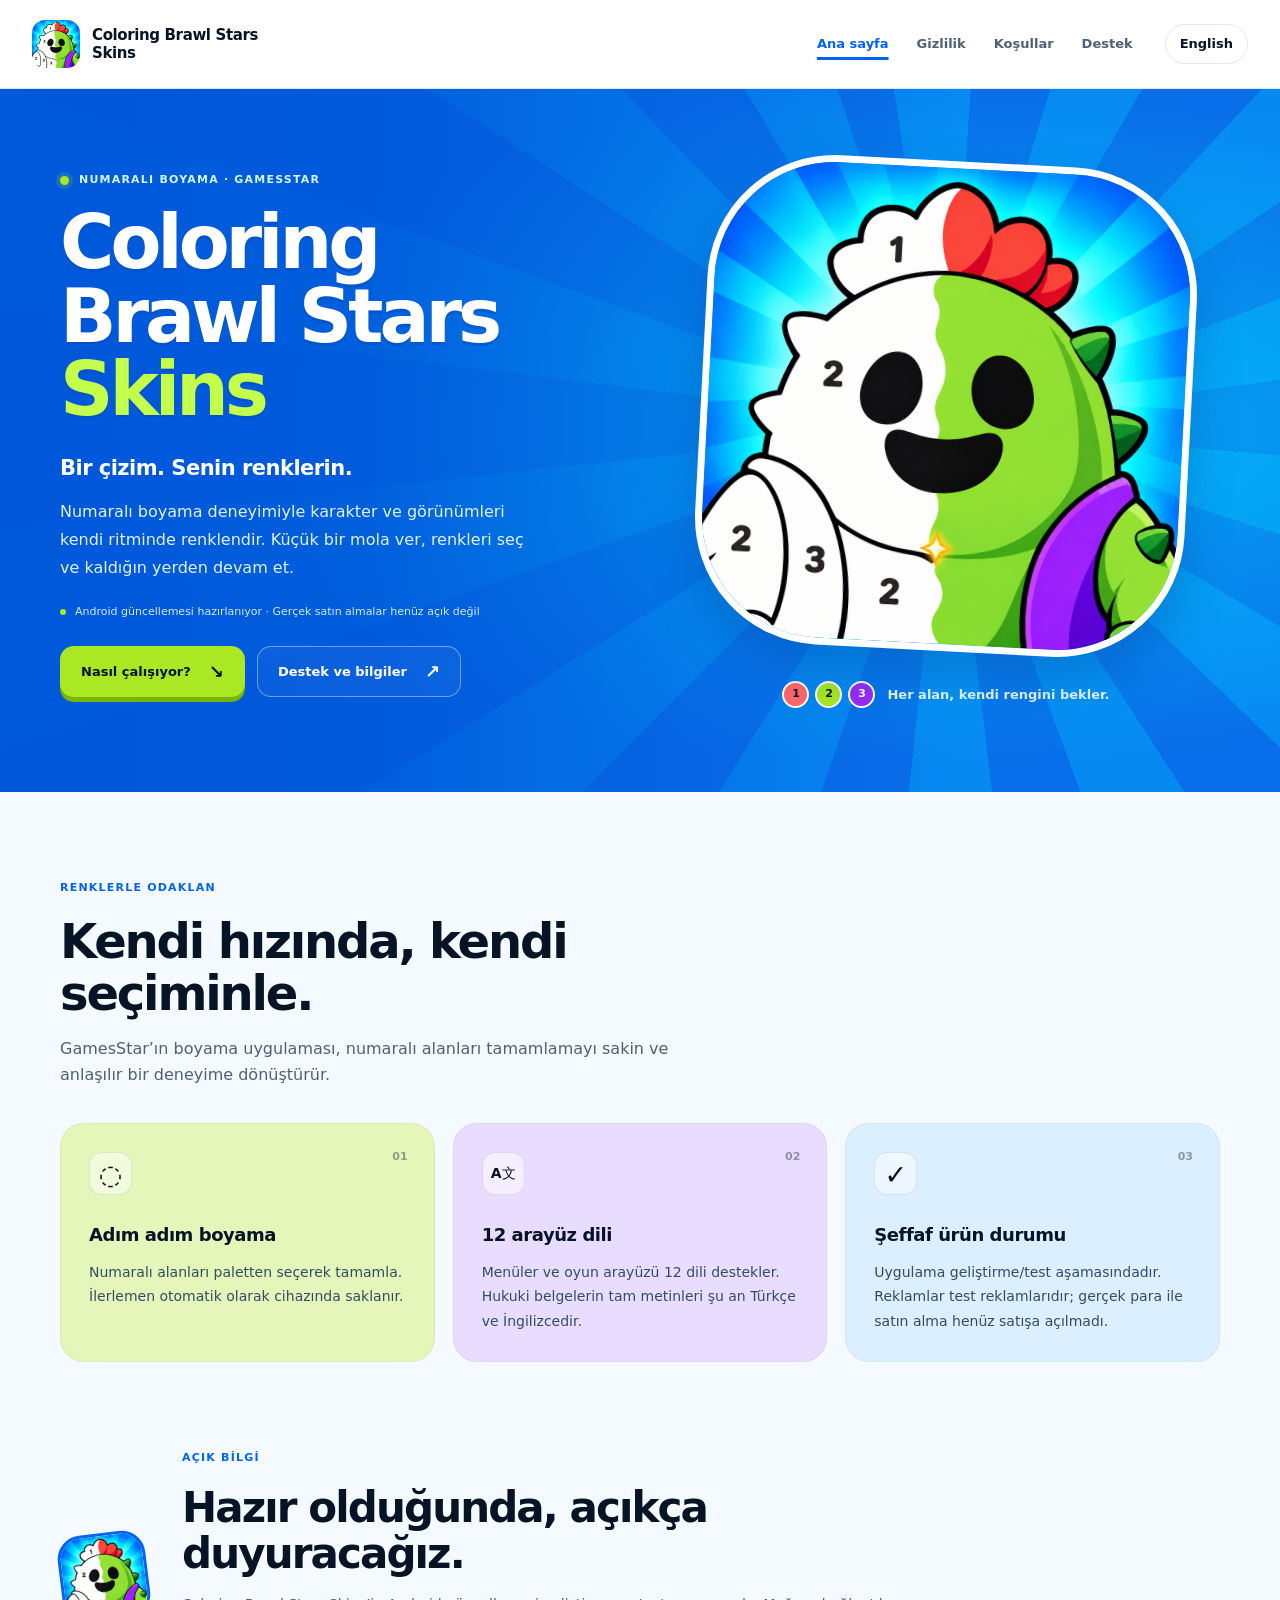
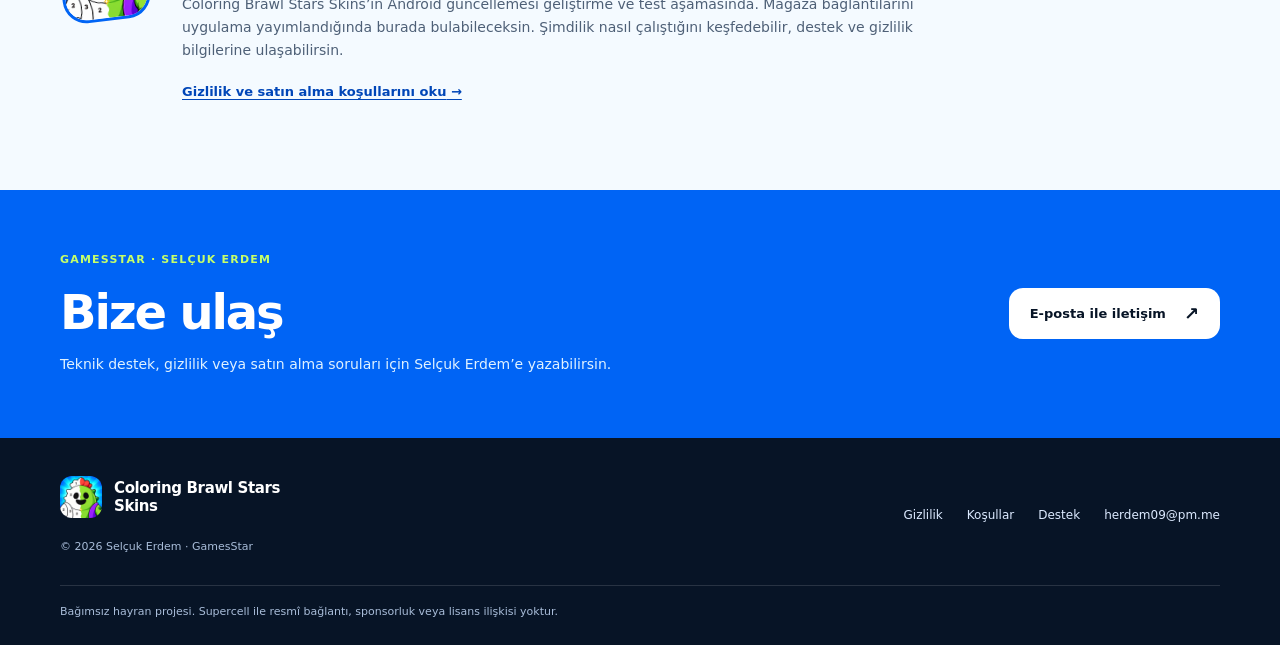
==== commit f41a11b5: "Align privacy and purchase terms with Android update" ====
--- a/index.html
+++ b/index.html
@@ -10,24 +10,24 @@
   <meta property="og:description" content="Numaralı boyama deneyimiyle karakter ve görünümleri kendi ritminde renklendir. Küçük bir mola ver, renkleri seç ve kaldığın yerden devam et.">
   <meta property="og:type" content="website">
   <meta property="og:url" content="https://gamesstar.herdem.net.tr/">
-  <meta property="og:image" content="https://gamesstar.herdem.net.tr/assets/app-icon-512.png?v=20261020-spike">
+  <meta property="og:image" content="https://gamesstar.herdem.net.tr/assets/app-icon-512.png?v=20261025-android">
   <meta property="og:image:width" content="512">
   <meta property="og:image:height" content="512">
   <meta property="og:image:alt" content="Coloring Brawl Stars Skins — Spike">
   <meta name="twitter:card" content="summary">
   <link rel="canonical" href="https://gamesstar.herdem.net.tr/">
   <link rel="alternate" hreflang="en" href="https://gamesstar.herdem.net.tr/en.html">
-  <link rel="icon" href="favicon.ico?v=20261020-spike" sizes="any">
-  <link rel="icon" href="assets/favicon-32.png?v=20261020-spike" type="image/png" sizes="32x32">
-  <link rel="apple-touch-icon" href="assets/apple-touch-icon.png?v=20261020-spike">
-  <link rel="stylesheet" href="styles.css?v=20261020-spike">
+  <link rel="icon" href="favicon.ico?v=20261025-android" sizes="any">
+  <link rel="icon" href="assets/favicon-32.png?v=20261025-android" type="image/png" sizes="32x32">
+  <link rel="apple-touch-icon" href="assets/apple-touch-icon.png?v=20261025-android">
+  <link rel="stylesheet" href="styles.css?v=20261025-android">
   <title>Coloring Brawl Stars Skins</title>
 </head>
 <body>
   <a class="skip-link" href="#main">İçeriğe geç</a>
   <header class="site-header">
     <div class="header-inner">
-      <a class="brand" href="index.html" aria-label="Coloring Brawl Stars Skins — Ana sayfa"><img src="assets/app-icon-192.png?v=20261020-spike" width="48" height="48" alt="" class="brand-logo"><span class="brand-text">Coloring Brawl Stars Skins</span></a>
+      <a class="brand" href="index.html" aria-label="Coloring Brawl Stars Skins — Ana sayfa"><img src="assets/app-icon-192.png?v=20261025-android" width="48" height="48" alt="" class="brand-logo"><span class="brand-text">Coloring Brawl Stars Skins</span></a>
       <nav class="main-nav" aria-label="Ana menü"><a class="nav-link is-current" href="index.html" aria-current="page">Ana sayfa</a><a class="nav-link" href="privacy-tr.html">Gizlilik</a><a class="nav-link" href="terms-tr.html">Koşullar</a><a class="nav-link" href="support-tr.html">Destek</a></nav>
       <a class="language-link" href="en.html" lang="en" aria-label="Dili İngilizceye değiştir">English</a>
     </div>
@@ -39,11 +39,11 @@
       <h1 id="hero-title">Coloring<br>Brawl Stars<br><span>Skins</span></h1>
       <p class="hero-tagline">Bir çizim. Senin renklerin.</p>
       <p class="hero-intro">Numaralı boyama deneyimiyle karakter ve görünümleri kendi ritminde renklendir. Küçük bir mola ver, renkleri seç ve kaldığın yerden devam et.</p>
-      <p class="status-pill"><span aria-hidden="true"></span>Geliştirme sürümü · Mağaza çıkışı ve gerçek satın almalar henüz açık değil</p>
+      <p class="status-pill"><span aria-hidden="true"></span>Android güncellemesi hazırlanıyor · Gerçek satın almalar henüz açık değil</p>
       <div class="hero-actions"><a class="button button-primary" href="#experience">Nasıl çalışıyor?<span aria-hidden="true">↘</span></a><a class="button button-quiet" href="support-tr.html">Destek ve bilgiler<span aria-hidden="true">↗</span></a></div>
     </div>
     <figure class="hero-art">
-      <img class="hero-icon" src="assets/app-icon.png?v=20261020-spike" width="1024" height="1024" fetchpriority="high" alt="Coloring Brawl Stars Skins — yarısı numaralı çizgi, yarısı renkli Spike">
+      <img class="hero-icon" src="assets/app-icon.png?v=20261025-android" width="1024" height="1024" fetchpriority="high" alt="Coloring Brawl Stars Skins — yarısı numaralı çizgi, yarısı renkli Spike">
       <figcaption><span class="swatch-row" aria-hidden="true"><i>1</i><i>2</i><i>3</i></span>Her alan, kendi rengini bekler.</figcaption>
     </figure>
   </div>
@@ -58,13 +58,13 @@
     </div>
   </section>
 
-  <section class="status-section wrap" aria-labelledby="honest-title"><img class="status-stamp" src="assets/app-icon-192.png?v=20261020-spike" width="88" height="88" alt=""><div><p class="eyebrow">AÇIK BİLGİ</p><h2 id="honest-title">Hazır olduğunda, açıkça duyuracağız.</h2><p>Coloring Brawl Stars Skins geliştirme aşamasında. Mağaza bağlantılarını uygulama yayımlandığında burada bulabileceksin. Şimdilik nasıl çalıştığını keşfedebilir, destek ve gizlilik bilgilerine ulaşabilirsin.</p><a class="text-link" href="terms-tr.html">Gizlilik ve satın alma koşullarını oku<span aria-hidden="true"> →</span></a></div></section>
+  <section class="status-section wrap" aria-labelledby="honest-title"><img class="status-stamp" src="assets/app-icon-192.png?v=20261025-android" width="88" height="88" alt=""><div><p class="eyebrow">AÇIK BİLGİ</p><h2 id="honest-title">Hazır olduğunda, açıkça duyuracağız.</h2><p>Coloring Brawl Stars Skins’in Android güncellemesi geliştirme ve test aşamasında. Mağaza bağlantılarını uygulama yayımlandığında burada bulabileceksin. Şimdilik nasıl çalıştığını keşfedebilir, destek ve gizlilik bilgilerine ulaşabilirsin.</p><a class="text-link" href="terms-tr.html">Gizlilik ve satın alma koşullarını oku<span aria-hidden="true"> →</span></a></div></section>
 
   <section class="contact-section"><div class="wrap contact-inner"><div><p class="eyebrow">GAMESSTAR · SELÇUK ERDEM</p><h2>Bize ulaş</h2><p>Teknik destek, gizlilik veya satın alma soruları için Selçuk Erdem’e yazabilirsin.</p></div><a class="button button-light" href="mailto:herdem09@pm.me">E-posta ile iletişim<span aria-hidden="true">↗</span></a></div></section>
 </main>
   <footer class="site-footer">
     <div class="footer-inner">
-      <div class="footer-brand"><a class="brand" href="index.html"><img src="assets/app-icon-192.png?v=20261020-spike" width="48" height="48" alt="" class="brand-logo"><span class="brand-text">Coloring Brawl Stars Skins</span></a><p>© 2026 Selçuk Erdem · GamesStar</p></div>
+      <div class="footer-brand"><a class="brand" href="index.html"><img src="assets/app-icon-192.png?v=20261025-android" width="48" height="48" alt="" class="brand-logo"><span class="brand-text">Coloring Brawl Stars Skins</span></a><p>© 2026 Selçuk Erdem · GamesStar</p></div>
       <div class="footer-links"><a href="privacy-tr.html">Gizlilik</a><a href="terms-tr.html">Koşullar</a><a href="support-tr.html">Destek</a><a href="mailto:herdem09@pm.me">herdem09@pm.me</a></div>
     </div>
     <p class="independence">Bağımsız hayran projesi. Supercell ile resmî bağlantı, sponsorluk veya lisans ilişkisi yoktur.</p>
--- a/styles.css
+++ b/styles.css
@@ -78,7 +78,7 @@
 .feature-card h3 { margin-bottom: 10px; font-size: 18px; font-weight: 850; letter-spacing: -.025em; }
 .feature-card p { color: #334c63; font-size: 14px; line-height: 1.75; }
 .status-section { display: grid; grid-template-columns: 92px 1fr; align-items: center; gap: 30px; padding-block: 0 85px; }
-.status-stamp { display: grid; place-items: center; width: 88px; aspect-ratio: 1; border: 3px solid var(--blue); border-radius: 24px; color: var(--blue); font-size: 28px; font-weight: 900; transform: rotate(-7deg); }
+.status-stamp { height: auto; display: grid; place-items: center; width: 88px; aspect-ratio: 1; border: 3px solid var(--blue); border-radius: 24px; color: var(--blue); font-size: 28px; font-weight: 900; transform: rotate(-7deg); }
 .status-section h2 { font-size: clamp(30px,3.5vw,42px); }
 .status-section p:not(.eyebrow) { max-width: 760px; margin: 16px 0; color: var(--muted); font-size: 14px; }
 .text-link { color: var(--blue-dark); font-size: 13px; font-weight: 800; }
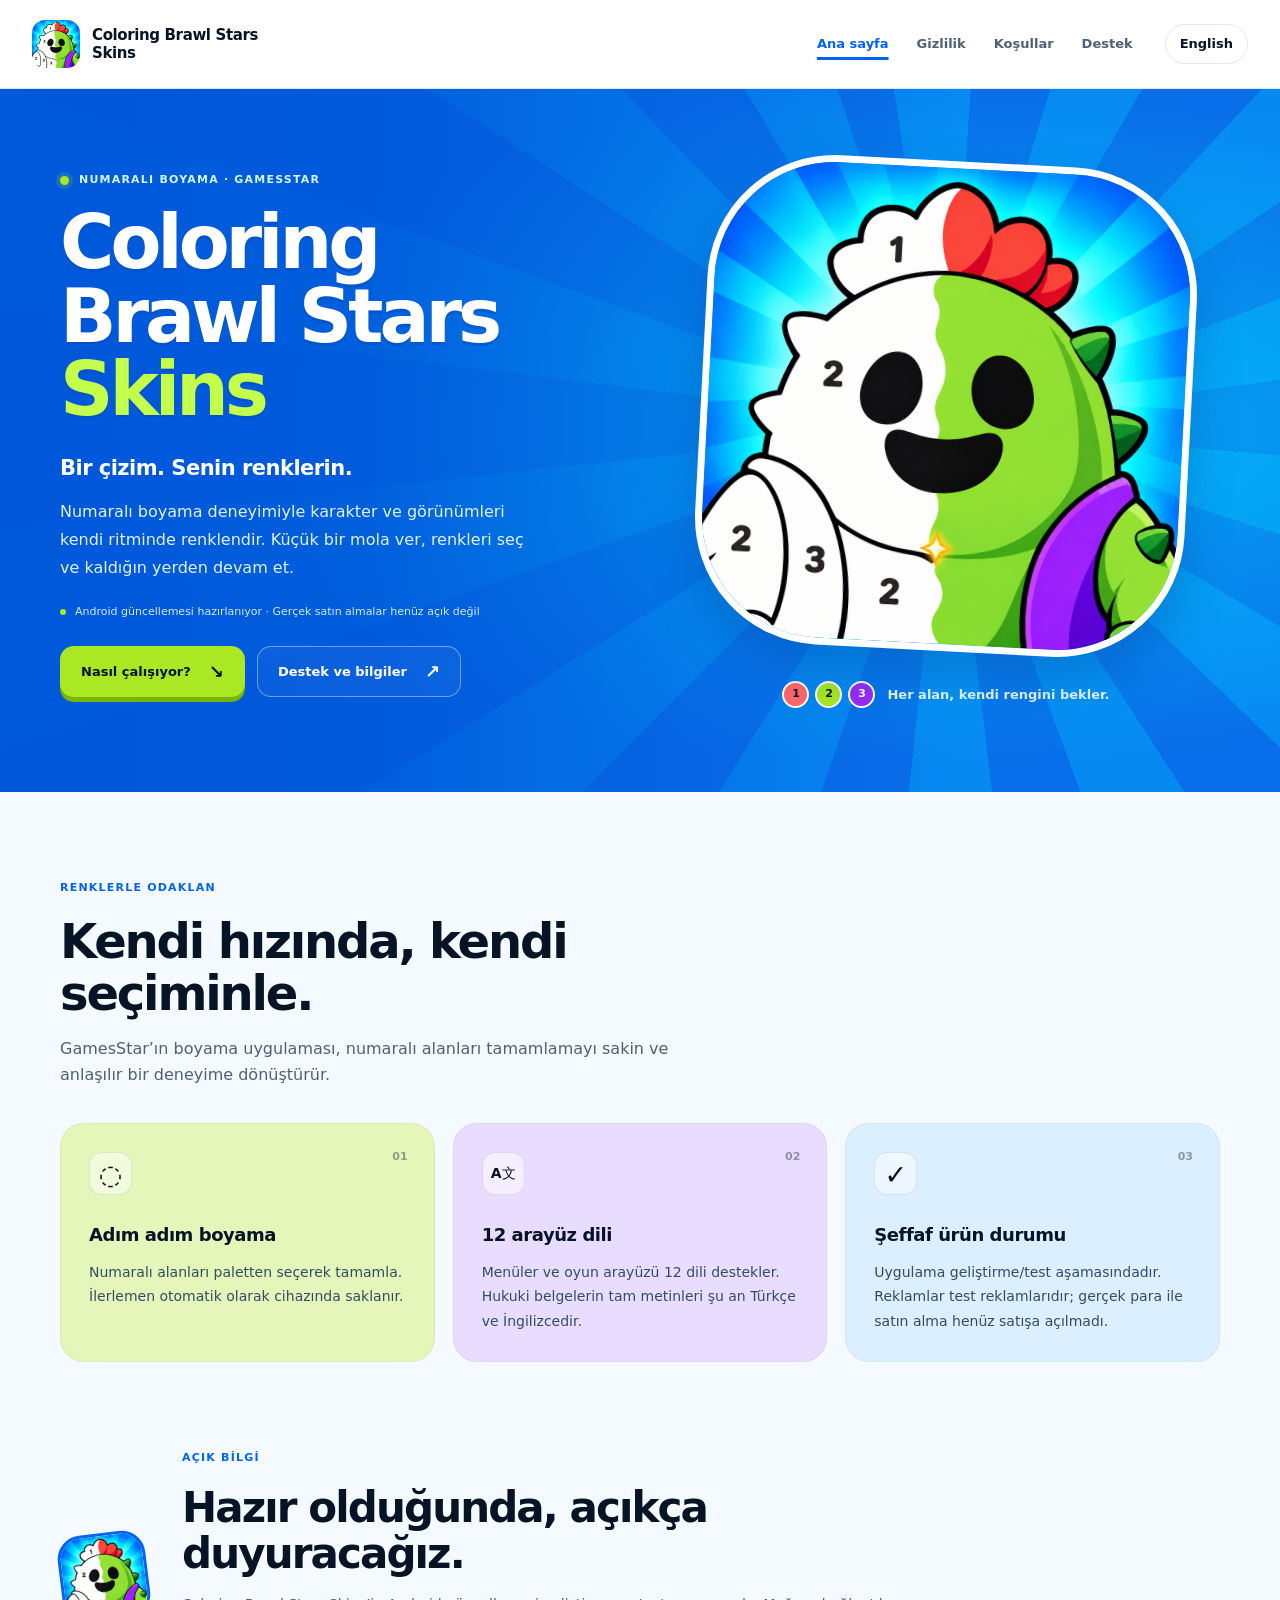
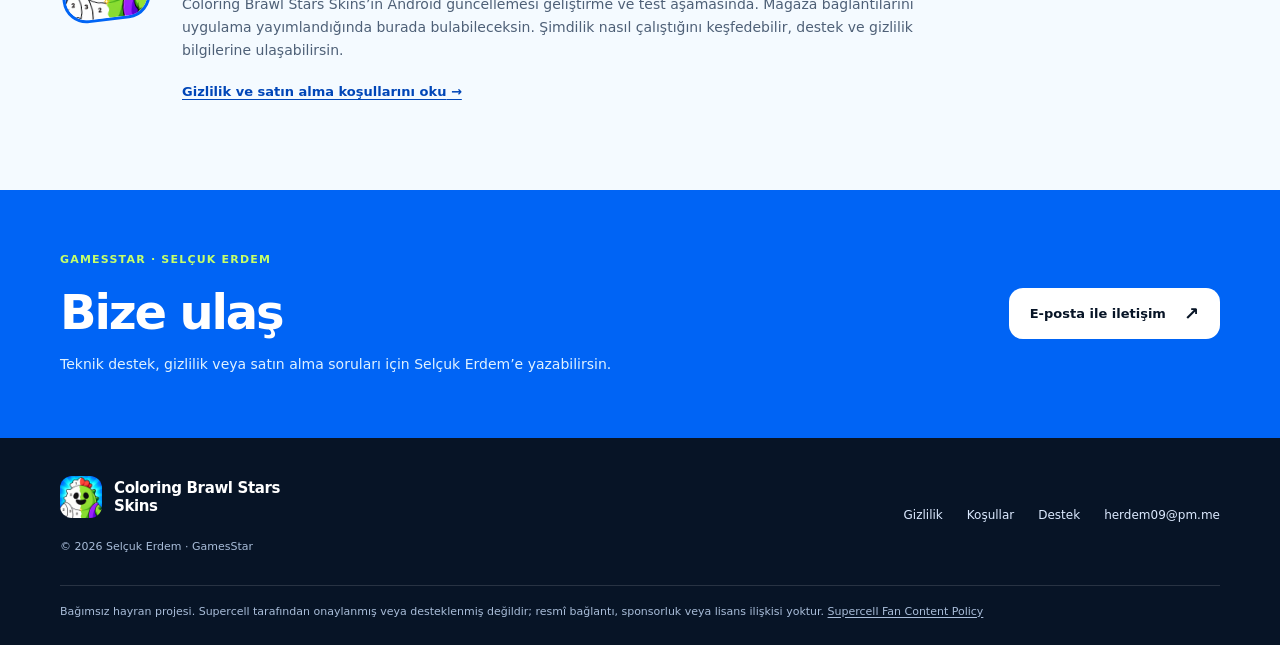
==== commit 2a78e20a: "Align Android privacy and unofficial fan notices" ====
--- a/index.html
+++ b/index.html
@@ -67,7 +67,7 @@
       <div class="footer-brand"><a class="brand" href="index.html"><img src="assets/app-icon-192.png?v=20261025-android" width="48" height="48" alt="" class="brand-logo"><span class="brand-text">Coloring Brawl Stars Skins</span></a><p>© 2026 Selçuk Erdem · GamesStar</p></div>
       <div class="footer-links"><a href="privacy-tr.html">Gizlilik</a><a href="terms-tr.html">Koşullar</a><a href="support-tr.html">Destek</a><a href="mailto:herdem09@pm.me">herdem09@pm.me</a></div>
     </div>
-    <p class="independence">Bağımsız hayran projesi. Supercell ile resmî bağlantı, sponsorluk veya lisans ilişkisi yoktur.</p>
+    <p class="independence">Bağımsız hayran projesi. Supercell tarafından onaylanmış veya desteklenmiş değildir; resmî bağlantı, sponsorluk veya lisans ilişkisi yoktur. <a href="https://supercell.com/en/fan-content-policy/">Supercell Fan Content Policy</a></p>
   </footer>
 </body>
 </html>
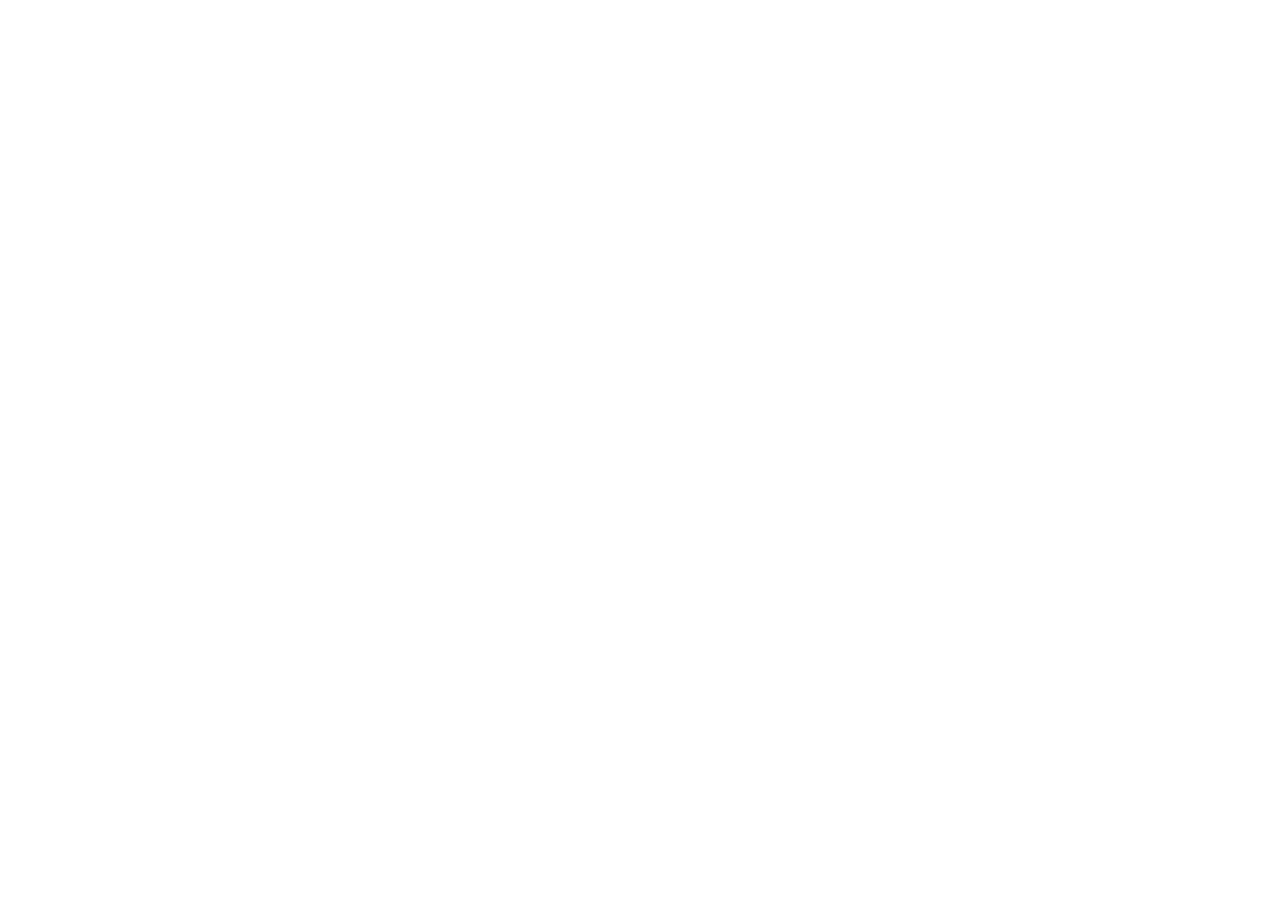
==== commit 4664058c: "Redirect old GamesStar URLs to the new game section" ====
--- a/index.html
+++ b/index.html
@@ -1,73 +1 @@
-<!doctype html>
-<html lang="tr">
-<head>
-  <meta charset="utf-8">
-  <meta name="viewport" content="width=device-width, initial-scale=1">
-  <meta name="theme-color" content="#0064F5">
-  <meta name="description" content="Numaralı boyama deneyimiyle karakter ve görünümleri kendi ritminde renklendir. Küçük bir mola ver, renkleri seç ve kaldığın yerden devam et.">
-  <meta property="og:title" content="Coloring Brawl Stars Skins">
-  <meta property="og:site_name" content="Coloring Brawl Stars Skins">
-  <meta property="og:description" content="Numaralı boyama deneyimiyle karakter ve görünümleri kendi ritminde renklendir. Küçük bir mola ver, renkleri seç ve kaldığın yerden devam et.">
-  <meta property="og:type" content="website">
-  <meta property="og:url" content="https://gamesstar.herdem.net.tr/">
-  <meta property="og:image" content="https://gamesstar.herdem.net.tr/assets/app-icon-512.png?v=20261025-android">
-  <meta property="og:image:width" content="512">
-  <meta property="og:image:height" content="512">
-  <meta property="og:image:alt" content="Coloring Brawl Stars Skins — Spike">
-  <meta name="twitter:card" content="summary">
-  <link rel="canonical" href="https://gamesstar.herdem.net.tr/">
-  <link rel="alternate" hreflang="en" href="https://gamesstar.herdem.net.tr/en.html">
-  <link rel="icon" href="favicon.ico?v=20261025-android" sizes="any">
-  <link rel="icon" href="assets/favicon-32.png?v=20261025-android" type="image/png" sizes="32x32">
-  <link rel="apple-touch-icon" href="assets/apple-touch-icon.png?v=20261025-android">
-  <link rel="stylesheet" href="styles.css?v=20261025-android">
-  <title>Coloring Brawl Stars Skins</title>
-</head>
-<body>
-  <a class="skip-link" href="#main">İçeriğe geç</a>
-  <header class="site-header">
-    <div class="header-inner">
-      <a class="brand" href="index.html" aria-label="Coloring Brawl Stars Skins — Ana sayfa"><img src="assets/app-icon-192.png?v=20261025-android" width="48" height="48" alt="" class="brand-logo"><span class="brand-text">Coloring Brawl Stars Skins</span></a>
-      <nav class="main-nav" aria-label="Ana menü"><a class="nav-link is-current" href="index.html" aria-current="page">Ana sayfa</a><a class="nav-link" href="privacy-tr.html">Gizlilik</a><a class="nav-link" href="terms-tr.html">Koşullar</a><a class="nav-link" href="support-tr.html">Destek</a></nav>
-      <a class="language-link" href="en.html" lang="en" aria-label="Dili İngilizceye değiştir">English</a>
-    </div>
-  </header>
-  <main id="main">
-  <section class="hero-section"><div class="hero wrap" aria-labelledby="hero-title">
-    <div class="hero-copy">
-      <p class="eyebrow"><span class="eyebrow-dot"></span>NUMARALI BOYAMA · GAMESSTAR</p>
-      <h1 id="hero-title">Coloring<br>Brawl Stars<br><span>Skins</span></h1>
-      <p class="hero-tagline">Bir çizim. Senin renklerin.</p>
-      <p class="hero-intro">Numaralı boyama deneyimiyle karakter ve görünümleri kendi ritminde renklendir. Küçük bir mola ver, renkleri seç ve kaldığın yerden devam et.</p>
-      <p class="status-pill"><span aria-hidden="true"></span>Android güncellemesi hazırlanıyor · Gerçek satın almalar henüz açık değil</p>
-      <div class="hero-actions"><a class="button button-primary" href="#experience">Nasıl çalışıyor?<span aria-hidden="true">↘</span></a><a class="button button-quiet" href="support-tr.html">Destek ve bilgiler<span aria-hidden="true">↗</span></a></div>
-    </div>
-    <figure class="hero-art">
-      <img class="hero-icon" src="assets/app-icon.png?v=20261025-android" width="1024" height="1024" fetchpriority="high" alt="Coloring Brawl Stars Skins — yarısı numaralı çizgi, yarısı renkli Spike">
-      <figcaption><span class="swatch-row" aria-hidden="true"><i>1</i><i>2</i><i>3</i></span>Her alan, kendi rengini bekler.</figcaption>
-    </figure>
-  </div>
-  </section>
-
-  <section class="experience-section" id="experience" aria-labelledby="experience-title">
-    <div class="wrap section-head"><p class="eyebrow">RENKLERLE ODAKLAN</p><h2 id="experience-title">Kendi hızında, kendi seçiminle.</h2><p>GamesStar’ın boyama uygulaması, numaralı alanları tamamlamayı sakin ve anlaşılır bir deneyime dönüştürür.</p></div>
-    <div class="wrap feature-grid">
-      <article class="feature-card feature-lilac"><span class="feature-index">01</span><span class="feature-icon" aria-hidden="true">◌</span><h3>Adım adım boyama</h3><p>Numaralı alanları paletten seçerek tamamla. İlerlemen otomatik olarak cihazında saklanır.</p></article>
-      <article class="feature-card feature-yellow"><span class="feature-index">02</span><span class="feature-icon language-icon" aria-hidden="true">A文</span><h3>12 arayüz dili</h3><p>Menüler ve oyun arayüzü 12 dili destekler. Hukuki belgelerin tam metinleri şu an Türkçe ve İngilizcedir.</p></article>
-      <article class="feature-card feature-peach"><span class="feature-index">03</span><span class="feature-icon" aria-hidden="true">✓</span><h3>Şeffaf ürün durumu</h3><p>Uygulama geliştirme/test aşamasındadır. Reklamlar test reklamlarıdır; gerçek para ile satın alma henüz satışa açılmadı.</p></article>
-    </div>
-  </section>
-
-  <section class="status-section wrap" aria-labelledby="honest-title"><img class="status-stamp" src="assets/app-icon-192.png?v=20261025-android" width="88" height="88" alt=""><div><p class="eyebrow">AÇIK BİLGİ</p><h2 id="honest-title">Hazır olduğunda, açıkça duyuracağız.</h2><p>Coloring Brawl Stars Skins’in Android güncellemesi geliştirme ve test aşamasında. Mağaza bağlantılarını uygulama yayımlandığında burada bulabileceksin. Şimdilik nasıl çalıştığını keşfedebilir, destek ve gizlilik bilgilerine ulaşabilirsin.</p><a class="text-link" href="terms-tr.html">Gizlilik ve satın alma koşullarını oku<span aria-hidden="true"> →</span></a></div></section>
-
-  <section class="contact-section"><div class="wrap contact-inner"><div><p class="eyebrow">GAMESSTAR · SELÇUK ERDEM</p><h2>Bize ulaş</h2><p>Teknik destek, gizlilik veya satın alma soruları için Selçuk Erdem’e yazabilirsin.</p></div><a class="button button-light" href="mailto:herdem09@pm.me">E-posta ile iletişim<span aria-hidden="true">↗</span></a></div></section>
-</main>
-  <footer class="site-footer">
-    <div class="footer-inner">
-      <div class="footer-brand"><a class="brand" href="index.html"><img src="assets/app-icon-192.png?v=20261025-android" width="48" height="48" alt="" class="brand-logo"><span class="brand-text">Coloring Brawl Stars Skins</span></a><p>© 2026 Selçuk Erdem · GamesStar</p></div>
-      <div class="footer-links"><a href="privacy-tr.html">Gizlilik</a><a href="terms-tr.html">Koşullar</a><a href="support-tr.html">Destek</a><a href="mailto:herdem09@pm.me">herdem09@pm.me</a></div>
-    </div>
-    <p class="independence">Bağımsız hayran projesi. Supercell tarafından onaylanmış veya desteklenmiş değildir; resmî bağlantı, sponsorluk veya lisans ilişkisi yoktur. <a href="https://supercell.com/en/fan-content-policy/">Supercell Fan Content Policy</a></p>
-  </footer>
-</body>
-</html>
+<!doctype html><html lang="en"><head><meta charset="utf-8"><meta name="viewport" content="width=device-width,initial-scale=1"><title>GamesStar — page moved</title><link rel="canonical" href="https://herdem-herdem.github.io/gamesstar/coloring-brawl-stars/"><meta http-equiv="refresh" content="0;url=https://herdem-herdem.github.io/gamesstar/coloring-brawl-stars/"></head><body><p>This page has moved. <a href="https://herdem-herdem.github.io/gamesstar/coloring-brawl-stars/">Continue to GamesStar</a></p></body></html>
